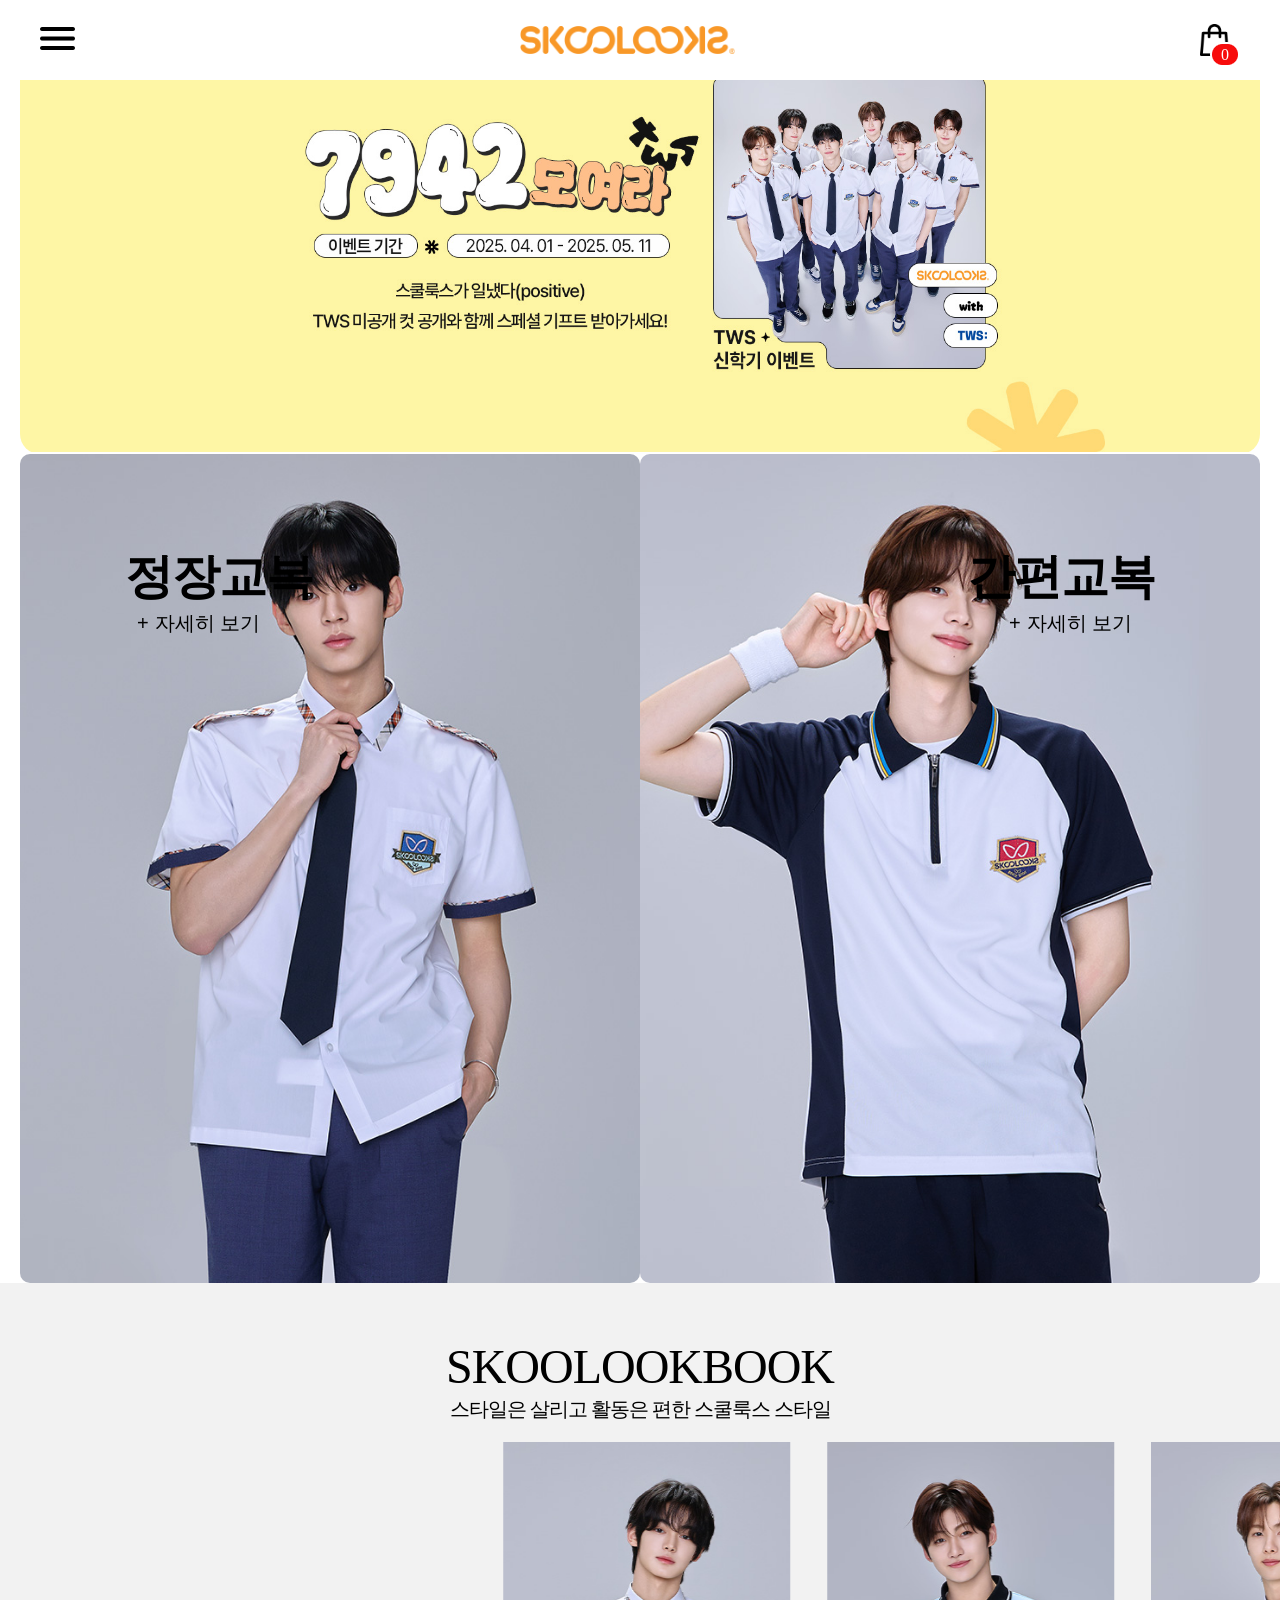
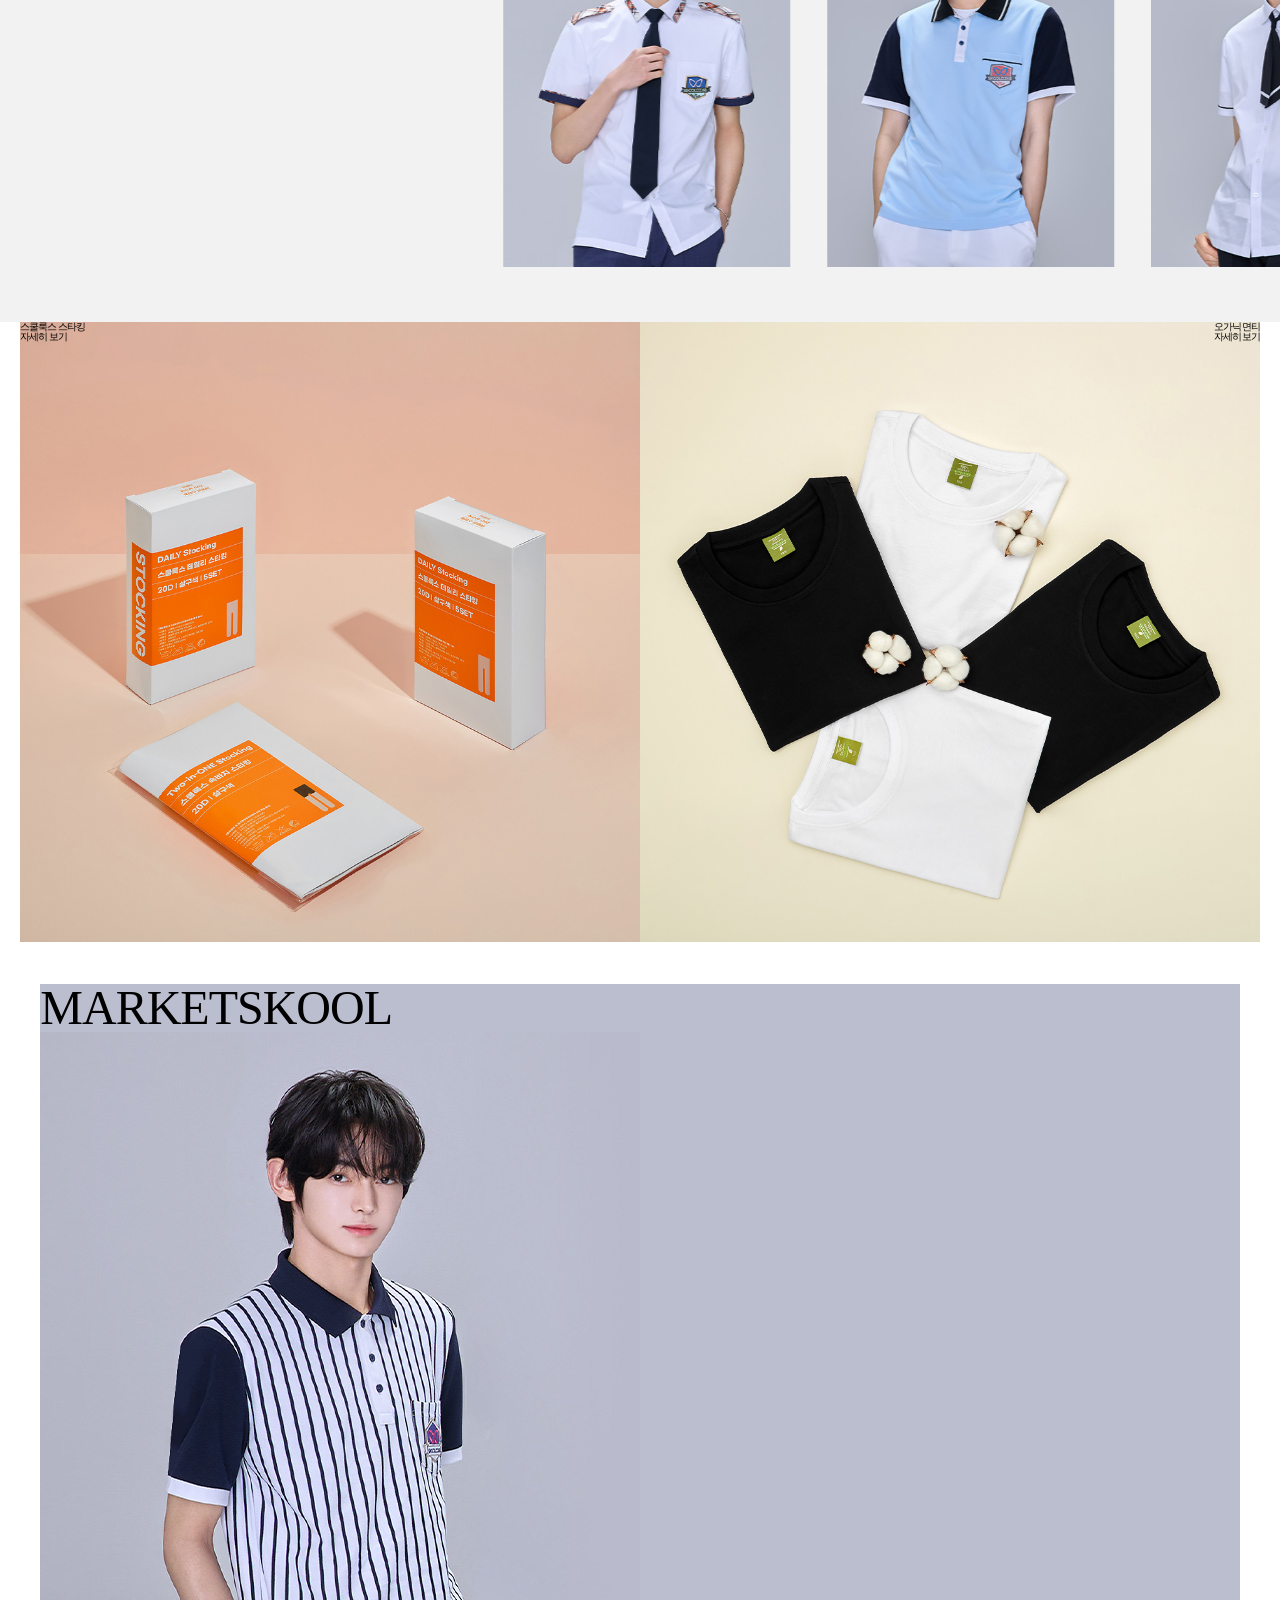
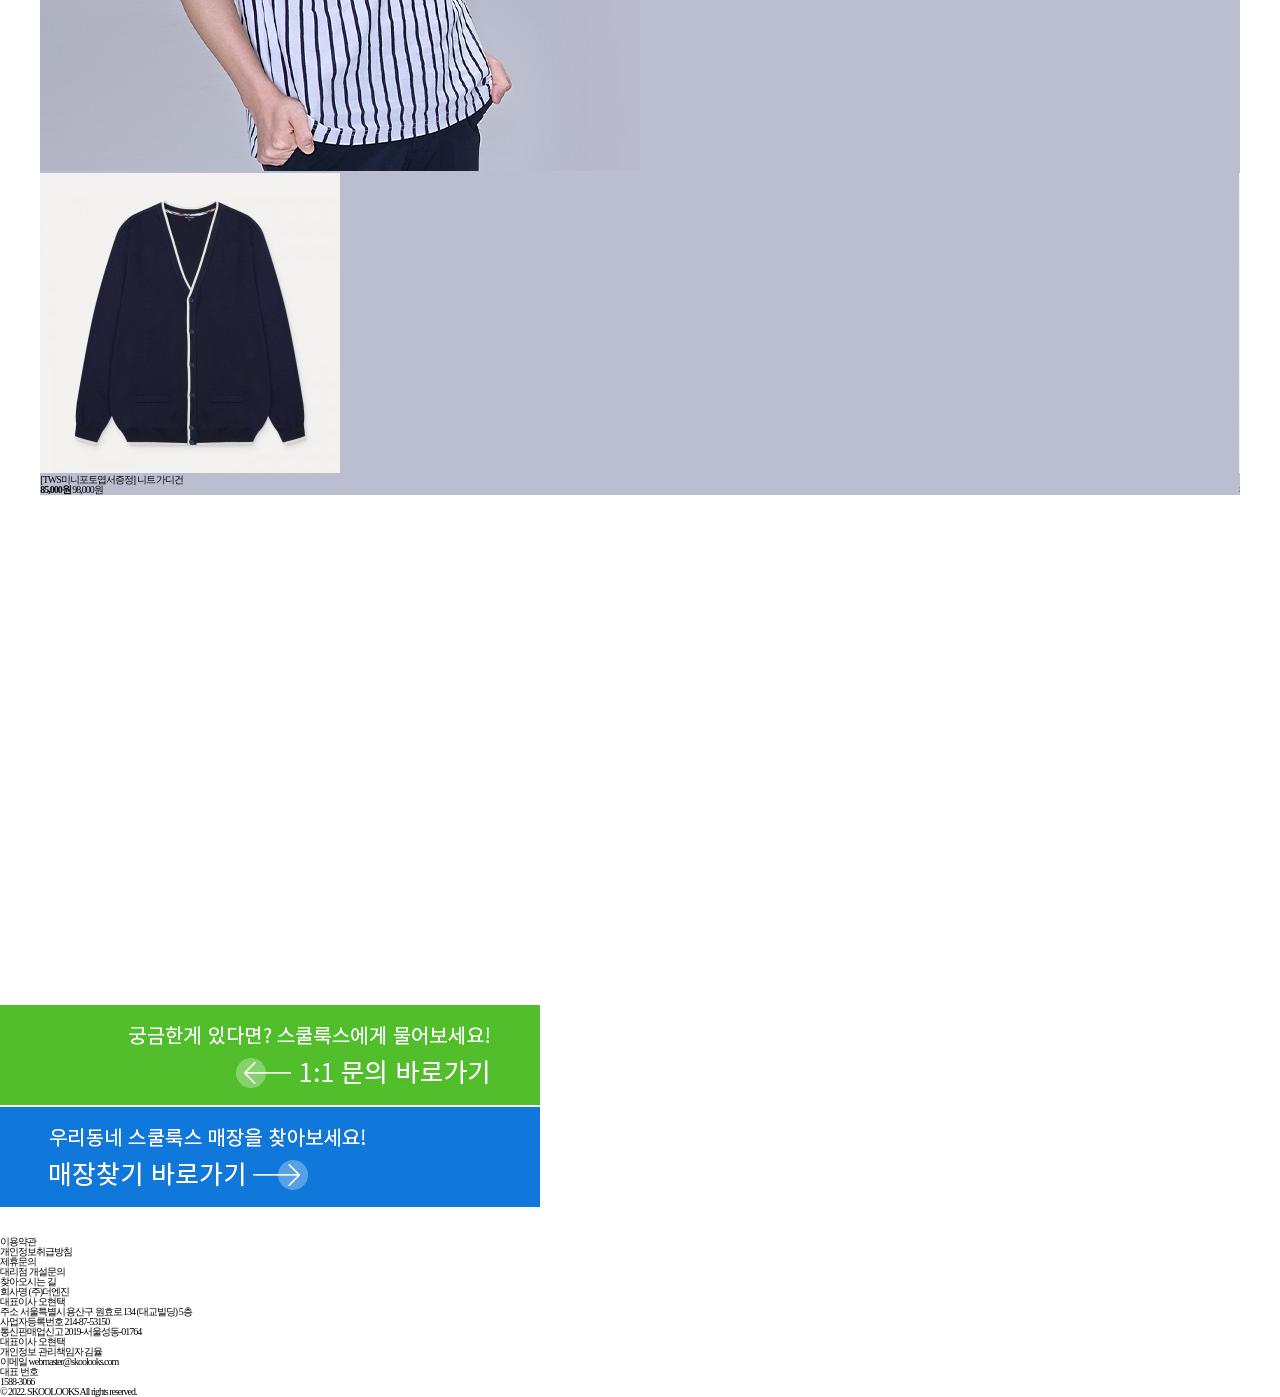
==== idext.html @ 8db9eda8 "html css생성 25.05.01" ====
<!DOCTYPE html>
<html lang="ko">

<head>
    <meta charset="UTF-8">
    <meta name="viewport" content="width=device-width, initial-scale=1.0">
    <title>스쿨룩스</title>
    <link rel="stylesheet" href="css/main.css">
    <link rel="stylesheet" href="css/main.scss">
    <link rel="stylesheet" href="https://cdn.jsdelivr.net/npm/swiper@11/swiper-bundle.min.css" />
    <script src="https://cdn.jsdelivr.net/npm/swiper@11/swiper-bundle.min.js"></script>
    <script src="lib/jquery-3.7.1.min.js"></script>
    <script>
        $(function () {
            var swiper = new Swiper(".visualSwiper", {
                slidesPerView: 1,
                spaceBetween: 30,
                // autoplay: {
                //     delay: 2500,
                //     disableOnInteraction: false,
                // },

                pagination: {
                    el: ".swiper-pagination",
                    clickable: true,
                },
            });

            var swiper = new Swiper(".conSwiper", {
                scrollbar: {
                    el: ".swiper-scrollbar",
                    hide: true,
                },
            });

            var swiper = new Swiper(".contenSwiper", {
                spaceBetween: 30,
                slidesPerView: 4,
                centeredSlides: true,
                autoplay: {
                    delay: 2500,
                    disableOnInteraction: false,
                },
                pagination: {
                    el: ".swiper-pagination",
                    clickable: true,
                },
                navigation: {
                    nextEl: ".swiper-button-next",
                    prevEl: ".swiper-button-prev",
                },
            });

        })//script
    </script>
</head>

<body>
    <div class="wrap">

        <header class="header">
            <div class="inner">
                <h1 class="logo">
                    <a href="#"><img src="img/logo/img_logo_o.png" alt=로고"></a>
                </h1><!-- .logo end -->

                <div class="image">
                    <a href=""><img src="img/header/btn_nav_b.png" alt="메뉴"></a>
                </div><!-- .image end -->

                <div class="header_item">
                    <a href="#">
                        <img src="img/header/btn_shopping_b.png" alt="쇼핑">
                        <div class="box">
                            <img src="img/header/icon_alert_count.png" alt="카운트">
                            <div class="text">
                                <p>0</p>
                            </div><!-- .text end -->

                        </div><!-- .box end -->
                    </a>
                </div><!-- .header_item end -->

                <div class="bg_nav">
                    <nav class="menu">
                        <a href="#" class="btn_nav_close">
                            <img src="img/header/btn_nav_close.png" alt="닫기">
                        </a><!-- .btn_nav_close end -->
                        <div class="nav_login_box">
                            <div class="nav_not_login">
                                <p>안녕하세요 스쿨룩스 입니다!<br />
                                    <a href="#" class="btn_nav_login_tx">로그인</a>
                                    하시면 스쿨룩스를 보다 편리하게<br />
                                    이용하실 수 있습니다.
                                </p>
                            </div><!-- ."nav_not_login end -->

                        </div><!-- ."nav_login_box end -->
                        <div class="nav_dep_Box">
                            <ul class="nav_dep_1">

                                <li><a href="#" class="market">마켓스쿨</a></li>
                                <li><a href="#" class="lineup">라인업</a></li>
                                <li><a href="#" class="brand">브랜드</a></li>
                                <li><a href="#" class="event">이벤트</a></li>
                                <li><a href="#" class="cust">고객센터</a></li>

                            </ul><!-- .nav_dep_1 end -->

                            <div class="nav_dep_2 market">
                                <ul class="nav_dep_2_list lineup">
                                    <li><a href="#" class="comfort">간편교복 스타일</a></li>
                                    <li><a href="#" class="suit">정장교복 스타일</a></li>
                                    <li><a href="#" class="brand">디자인 룩북</a></li>
                                </ul><!-- .nav_dep_1 end -->

                                <ul class="nav_dep_2_market">
                                    <li><a href="#" class="market">전체</a></li>
                                    <li><a href="#" class="lineup">패션교복</a></li>
                                    <li><a href="#" class="brand">패션의류</a></li>
                                    <li><a href="#" class="event">액세서리</a></li>
                                    <li><a href="#" class="cust">리빙</a></li>
                                    <li><a href="#" class="cust">문구</a></li>
                                </ul><!-- .nav_dep_1 end -->

                                <ul class="nav_dep_2_list brand">
                                    <li><a href="#" class="brandstroy">브랜드 스토리</a></li>
                                    <li><a href="#" class="branddesign">스쿨룩 랩</a></li>
                                    <li><a href="#" class="brandsafe">교복안심 시스템</a></li>
                                    <li><a href="#" class="brandhope">희망더하기 캠페인</a></li>
                                </ul><!-- .nav_dep_1 end -->

                                <ul class="nav_dep_2_list event">
                                    <li><a href="#" class="event">이벤트</a></li>
                                    <li><a href="#" class="winner">당첨자 발표</a></li>
                                </ul><!-- .nav_dep_1 end -->

                                <ul class="nav_dep_2_list custmore">
                                    <li><a href="#" class="board">자주 묻는 질문</a></li>
                                    <li><a href="#" class="write">1:1 문의</a></li>
                                    <li><a href="#" class="store">매장찾기</a></li>
                                </ul><!-- .nav_dep_1 end -->

                            </div><!-- .nav_dep_2 cust -->

                        </div><!-- .nav_dep_box end -->

                        <div class="nav_link_box">


                            <ul>
                                <li><a href="https://blog.naver.com/skoolooks3" target="_blank"
                                        class="btn_nav_link_blog"><img src="img/header/icon_blog.png" alt="블로그"></a>
                                </li>
                                <li><a href="https://www.facebook.com/skoolooks" target="_blank"
                                        class="btn_nav_link_fb"><img src="img/header/icon_fb.png" alt="유튜브"></a>
                                </li>
                                <li><a href="https://www.instagram.com/skoolooks_insta" target="_blank"
                                        class="btn_nav_link_insta"><img src="img/header/icon_insta.png" alt="인스타"></a>
                                </li>
                                <li><a href="https://www.youtube.com/user/skoolooks1318" target="_blank"
                                        class="btn_nav_link_youtube"><img src="img/header/icon_youtube.png"
                                            alt="유튜브"></a></li>
                            </ul>
                        </div><!-- .nav_link_box end -->

                        <div class="nav_btn_login_box">
                            <div class="text">
                                <a href="#">
                                    <p>로그인</p>
                                </a>
                            </div><!-- .text end -->
                        </div><!-- .nav_btn_login_box end -->

                </div><!-- .btn -->

                </nav><!-- .menu end -->


            </div><!-- .bg_nav end -->

    </div><!-- .inner end -->

    </header><!-- .header end -->

    <main class="main_visual">
        <div class="inner">
            <div class="swiper visualSwiper">
                <div class="swiper-wrapper">

                    <div class="swiper-slide">
                        <div class="image">
                            <img src="img/main/img_visual_80.jpg" alt="교복">
                        </div><!-- .image end -->
                    </div><!-- .swiper-slide end -->

                    <div class="swiper-slide">
                        <div class="image">
                            <img src="img/main/img_visual_81.jpg" alt="교복">
                        </div><!-- .image end -->
                    </div><!-- .swiper-slide end -->

                    <div class="swiper-slide">
                        <div class="image">
                            <img src="img/main/img_visual_79.jpg" alt="교복">
                        </div><!-- .image end -->
                    </div><!-- .swiper-slide end -->

                    <div class="swiper-slide">
                        <div class="image">
                            <img src="img/main/img_visual_25.jpg" alt="교복">
                        </div><!-- .image end -->
                    </div><!-- .swiper-slide end -->

                    <div class="swiper-slide">
                        <div class="image">
                            <img src="img/main/img_visual_24.jpg" alt="교복">
                        </div><!-- .image end -->
                    </div><!-- .swiper-slide end -->

                </div><!-- . visualSwiper end -->

            </div><!-- .visualSwiper end -->

        </div><!-- .inner end -->
    </main><!-- .main_visual end -->

    <div class="item_wrap">
        <div class="item-right">
            <div class="image">
                <a href="#"><img src="img/content/img_lineup_17.jpg" alt="정장교복"></a>
                <div class="text">
                    <p><a href="#">정장교복</a></p>
                    <button type="button" class="btn">
                        <a href="#">
                            <span>자세히 보기</span>
                        </a>
                    </button><!-- .btn -->
                </div><!-- .text end -->

            </div><!-- .image end -->
        </div><!-- .item end -->

        <div class="item-left">
            <div class="item">
                <div class="image">
                    <a href="#"><img src="img/content/img_lineup_18.jpg" alt="정장교복"></a>
                    <div class="text">
                        <p><a href="#">간편교복</a></p>
                        <button type="button" class="btn">
                            <a href="#">
                                <span>자세히 보기</span>
                            </a>
                        </button><!-- .btn -->
                    </div><!-- .text end -->
                </div><!-- .image end -->
            </div><!-- .item end -->
        </div><!-- .item-left -->

    </div><!-- .item_wrap end -->

    <section class="section section-03">
        <div class="inner">
            <div class="sec_title">
                <h3>SKOOLOOKBOOK</h3>
                <p>스타일은 살리고 활동은 편한 스쿨룩스 스타일</p>
            </div><!-- .sec_title nd -->
            <div class="swiper contenSwiper">
                <div class="swiper-wrapper">
                    <div class="swiper-slide">
                        <div class="image">
                            <img src="img/container/img_lookbook_05.jpg" alt="">
                        </div><!-- .image end -->
                    </div><!-- .swiper-slide end -->
                    <div class="swiper-slide">
                        <div class="image">
                            <img src="img/container/img_lookbook_06.jpg" alt="">
                        </div><!-- .image end -->
                    </div><!-- .swiper-slide end -->
                    <div class="swiper-slide">
                        <div class="image">
                            <img src="img/container/img_lookbook_07.jpg" alt="">
                        </div><!-- .image end -->
                    </div><!-- .swiper-slide end -->
                    <div class="swiper-slide">
                        <div class="image">
                            <img src="img/container/img_lookbook_08.jpg" alt="">
                        </div><!-- .image end -->
                    </div><!-- .swiper-slide end -->


                </div><!-- .swiper-slide end -->

            </div><!-- .swiper-wrapper -->

        </div><!-- .contenSwiper end -->
        </div><!-- .inner end -->
    </section><!-- .section-03 end -->

    <section class="section section-04">
        <div class="inner">
            <div class="left">
                <div class="image">
                    <a href="#"><img src="img/item/img_market_12.jpg" alt="스쿨룩스 스타킹"></a>
                    <div class="text">
                        <a href="#">
                            <p>스쿨룩스 스타킹</p>
                            <span>자세히 보기</span>
                        </a>

                    </div><!-- text end -->
                </div><!-- .image end -->

            </div><!-- . -->

            <div class="right">
                <div class="image">
                    <a href="#"><img src="img/item/img_market_13.jpg" alt="오가닉 면티"></a>
                    <div class="text">
                        <a href="#">
                            <p>오가닉 면티</p>
                            <span>자세히 보기</span>
                        </a>

                    </div><!-- text end -->
                </div><!-- .image end -->

            </div><!-- . -->


        </div><!-- .inner  -->
    </section><!-- .section-04 end -->




    <div class="container">
        <h3>MARKETSKOOL</h3>
        <div class="inner">
            <img src="img/item/img_market_list_02.jpg" alt="">
            <div class="swiper conSwiper">
                <div class="swiper-wrapper">

                    <div class="swiper-slide">
                        <div class="image">
                            <img src="img/item/118_temp_17066814350362list1.jpg" alt="[TWS미니포토엽서증정] 니트 가디건">
                        </div><!-- .image end -->
                        <div class="text">
                            <p>[TWS미니포토엽서증정] 니트 가디건</p>
                            <strong>85,000원</strong>
                            <span>98,000원</span>
                        </div><!-- .texe end -->
                    </div><!-- .swiper-slide end -->

                    <div class="swiper-slide">
                        <div class="image">
                            <img src="img/item/118_temp_17066814350362list1.jpg" alt="[TWS미니포토엽서증정] 니트 가디건">
                        </div><!-- .image end -->
                        <div class="text">
                            <p>[TWS미니포토엽서증정] 니트 가디건</p>
                            <strong>85,000원</strong>
                            <span>98,000원</span>
                        </div><!-- .texe end -->
                    </div><!-- .swiper-slide end -->

                    <div class="swiper-slide">
                        <div class="image">
                            <img src="img/item/118_temp_17066814350362list1.jpg" alt="[TWS미니포토엽서증정] 니트 가디건">
                        </div><!-- .image end -->
                        <div class="text">
                            <p>[TWS미니포토엽서증정] 니트 가디건</p>
                            <strong>85,000원</strong>
                            <span>98,000원</span>
                        </div><!-- .texe end -->
                    </div><!-- .swiper-slide end -->

                    <div class="swiper-slide">
                        <div class="image">
                            <img src="img/item/118_temp_17066814350362list1.jpg" alt="[TWS미니포토엽서증정] 니트 가디건">
                        </div><!-- .image end -->
                        <div class="text">
                            <p>[TWS미니포토엽서증정] 니트 가디건</p>
                            <strong>85,000원</strong>
                            <span>98,000원</span>
                        </div><!-- .texe end -->
                    </div><!-- .swiper-slide end -->

                    <div class="swiper-slide">
                        <div class="image">
                            <img src="img/item/118_temp_17066814350362list1.jpg" alt="[TWS미니포토엽서증정] 니트 가디건">
                        </div><!-- .image end -->
                        <div class="text">
                            <p>[TWS미니포토엽서증정] 니트 가디건</p>
                            <strong>85,000원</strong>
                            <span>98,000원</span>
                        </div><!-- .texe end -->
                    </div><!-- .swiper-slide end -->

                    <div class="swiper-slide">
                        <div class="image">
                            <img src="img/item/118_temp_17066814350362list1.jpg" alt="[TWS미니포토엽서증정] 니트 가디건">
                        </div><!-- .image end -->
                        <div class="text">
                            <p>[TWS미니포토엽서증정] 니트 가디건</p>
                            <strong>85,000원</strong>
                            <span>98,000원</span>
                        </div><!-- .texe end -->
                    </div><!-- .swiper-slide end -->

                    <div class="swiper-slide">
                        <div class="image">
                            <img src="img/item/118_temp_17066814350362list1.jpg" alt="[TWS미니포토엽서증정] 니트 가디건">
                        </div><!-- .image end -->
                        <div class="text">
                            <p>[TWS미니포토엽서증정] 니트 가디건</p>
                            <strong>85,000원</strong>
                            <span>98,000원</span>
                        </div><!-- .texe end -->
                    </div><!-- .swiper-slide end -->

                    <div class="swiper-slide">
                        <div class="image">
                            <img src="img/item/118_temp_17066814350362list1.jpg" alt="[TWS미니포토엽서증정] 니트 가디건">
                        </div><!-- .image end -->
                        <div class="text">
                            <p>[TWS미니포토엽서증정] 니트 가디건</p>
                            <strong>85,000원</strong>
                            <span>98,000원</span>
                        </div><!-- .texe end -->
                    </div><!-- .swiper-slide end -->

                    <div class="swiper-slide">
                        <div class="image">
                            <img src="img/item/118_temp_17066814350362list1.jpg" alt="[TWS미니포토엽서증정] 니트 가디건">
                        </div><!-- .image end -->
                        <div class="text">
                            <p>[TWS미니포토엽서증정] 니트 가디건</p>
                            <strong>85,000원</strong>
                            <span>98,000원</span>
                        </div><!-- .texe end -->
                    </div><!-- .swiper-slide end -->

                    <div class="swiper-slide">
                        <div class="image">
                            <img src="img/item/118_temp_17066814350362list1.jpg" alt="[TWS미니포토엽서증정] 니트 가디건">
                        </div><!-- .image end -->
                        <div class="text">
                            <p>[TWS미니포토엽서증정] 니트 가디건</p>
                            <strong>85,000원</strong>
                            <span>98,000원</span>
                        </div><!-- .texe end -->
                    </div><!-- .swiper-slide end -->

                </div><!-- .swiper-wrapper end -->

                <div class="swiper-scrollbar"></div>

            </div><!-- .swiper conSwiper end -->
        </div><!-- .inner end -->
    </div><!-- .container end-->



    <iframe width="560" height="315" src="https://www.youtube.com/embed/7qjFMJJsvSM?si=HQ1BfZ2zvssM9sWl"
        title="YouTube video player" frameborder="0"
        allow="accelerometer; autoplay; clipboard-write; encrypted-media; gyroscope; picture-in-picture; web-share"
        referrerpolicy="strict-origin-when-cross-origin" allowfullscreen></iframe>


    <div class="video">
        <video src="img/동영상/img_sales_01.mp4" autoplay muted loop></video>
    </div><!-- .video -->
    <div class="sec_btn">
        <div class="right">
            <div class="inner">
                <div class="text">
                    <div class="image">
                        <a href="#">
                            <img src="img/item/btn_main_link_contact.jpg" alt="1:1문의">
                        </a>
                        <!-- .image end -->
                    </div><!-- .text end -->
                </div><!-- .inner end -->
            </div><!-- .right -->
        </div><!-- .sec_btn end -->

        <div class="sec_btn">
            <div class="left">
                <div class="inner">
                    <div class="text">
                        <div class="image">
                            <a href="#">
                                <img src="img/item/btn_main_link_store.jpg" alt="매장찾기">
                            </a>
                            <!-- .image end -->
                        </div><!-- .text end -->
                    </div><!-- .inner end -->
                </div><!-- .right -->
            </div><!-- .sec_btn end -->

            <footer>
                <div class="fot_con">
                    <div class="fot_logo">
                        <div class="image">
                            <img src="img/footer/img_footer_logo.png" alt="logo"><a href="#"></a></img>
                        </div><!-- .image end -->
                        <ul class="fo_gnb">
                            <li><a href="#">이용약관</a></li>
                            <li><a href="#">개인정보취급방침</a></li>
                            <li><a href="#">제휴문의</a></li>
                            <li><a href="#">대리점 개설문의</a></li>
                            <li><a href="#">찾아오시는 길</a></li>
                        </ul><!-- .fo_gnb end -->
                    </div><!-- .fot_logo end -->

                    <div class="inner">
                        <div class="tel">
                            <ul class="gnb">
                                <li>회사명 (주)더엔진</li>
                                <li>대표이사 오현택</li>
                                <li>주소 서울특별시 용산구 원효로 134 (대교빌딩) 5층</li>
                                <li>사업자등록번호 214-87-53150</li>
                            </ul><!-- .gnb end -->

                            <ul class="gnb">
                                <li>통신판매업신고 2019-서울성동-01764</li>
                                <li>대표이사 오현택</li>
                                <li>개인정보 관리책임자 김율</li>
                            </ul><!-- .gnb end -->

                            <ul class="gnb">
                                <li>이메일 webmaster@skoolooks.com</li>
                            </ul><!-- .gnb end -->

                            <ul class="gnb">
                                <li>대표 번호</li>
                                <li>1588-3066</li>
                            </ul><!-- .gnb end -->
                        </div><!-- .tel end -->
                        <div class="copy">
                            <p>© 2022. SKOOLOOKS All rights reserved.</p>
                        </div><!-- .copy end -->

                    </div><!-- .inner end -->
                </div><!-- .fot_con end -->
            </footer>




        </div><!-- .wrap end -->

</body>

</html>
---- css/main.css ----
@import url("reset.css");
@import url("pretendard.css");
body {
  font-family: "pretendard";
  font-size: 62.5%;
  letter-spacing: -1px;
}


.wrap{
  position: relative;
  margin: auto;
  width: 100%;
  min-height: 1200px;
  min-height: 100%;
}

.header{
  position: fixed;
  width: 100%;
  height: 80px;
 
  z-index: 99;
  background: transparent url('../img/header/bg_header_line.png') center center / no-repeat;
  background-color: #FFF;
}
.header .inner{
  position: relative;
  max-width:1200px;
  width: calc(100% - 40px);
  height: 100%;
  display: flex;
  justify-content: space-between;
  margin: auto;

}

.header .inner .logo{
  position: absolute;
  top: 13px;
  left: 40%;
  transform: translatX(-50%);
  line-height: 1.4;

}

.header .inner .logo img{
  width: 215px;
  height: 28px;
}

.header .inner .image {
  position: absolute;
  top: 27px;
  left: 0;
  width: 35px;
  line-height: 1.5;
}

.header .inner .image img{
  width: 35px;
  height: 23px;
}

.header .inner .header_item{
  position: absolute;
  top: 24px;
  right: 11px;
  
}

.header .inner .header_item img{
  width: 29px;
  height: 32px;
}

.header .inner .header_item .box{
  position: absolute;
  top: 18px;
  right: -11px;
}

.header .inner .header_item .box img{
  width: 30px;
  height: 25px;
}

.header .inner .header_item .box .text p{
  position: absolute;
  top: 0;
  left: 11px;
  font-size: 16px;
  line-height: 1.6;
  color: #FFF;
}

.header .bg_nav{
  display: none;
  position: fixed;
  top: 0;
  left: 0;
  width: 100%;
  height: 100%;
}

.bg_nav .menu{
    position: fixed;
    top: 0;
    bottom: 0;
    padding-bottom: 40px;
    width: 480px;
    background-color: #FFF;
    z-index: 100;
    overflow: hidden;
}

.bg_nav .menu .btn_nav_close{
  position: absolute;
  top: 29px;
  left: 39px;
  width: 27px;
}

.bg_nav .menu .btn_nav_close img{
  display: block;
  width: 100%;
  
}

.bg_nav .menu .nav_login_box{
  width: 100%;
  height: 274px;
}

.bg_nav .nav_not_login{
  padding: 129px 0 0 44px;
}

.bg_nav .nav_not_login p{
  font-size: 1.25rem;
  line-height: 2.5rem;
  color: #333;
}

.bg_nav .nav_not_login .btn_nav_login_tx{
  border-bottom: 1px solid#f07e03;
  color: #f07e03;
}

.bg_nav .nav_dep_Box{
  position: relative;
  border-top: 1px solid#bbb;
  border-bottom: 1px solid#bbb;
  width: 177%;
}



.bg_nav .nav_dep_Box .nav_dep_1{
  padding: 31px 0 171px;
}
.bg_nav .nav_dep_Box .nav_dep_1 .market{
  display: block;
  width: 100%;
  height: 60px;
  border-bottom:1px solid#eaeaea ;
  font-size: 1.625rem;
  line-height: 3.75rem;
  text-indent: 2.5625rem;
  background: url('../img/header/btn_nav_arrow.png') center center/100% no-repeat;
  background-size: auto 100%;
}

.bg_nav .nav_dep_Box .nav_dep_1 .lineup{
  display: block;
  width: 100%;
  height: 60px;
  border-bottom:1px solid#eaeaea ;
  font-size: 1.625rem;
  line-height: 3.75rem;
  text-indent: 2.5625rem;
  background: url('../img/header/btn_nav_arrow.png') center center/100% no-repeat;
  background-size: auto 100%;
}


.bg_nav .nav_dep_Box .nav_dep_1 .brand{
  display: block;
  width: 100%;
  height: 60px;
  border-bottom:1px solid#eaeaea ;
  font-size: 1.625rem;
  line-height: 3.75rem;
  text-indent: 2.5625rem;
  background: url('../img/header/btn_nav_arrow.png') center center/100% no-repeat;
  background-size: auto 100%;
}

.bg_nav .nav_dep_Box .nav_dep_1 .event{
  display: block;
  width: 100%;
  height: 60px;
  border-bottom:1px solid#eaeaea ;
  font-size: 1.625rem;
  line-height: 3.75rem;
  text-indent: 2.5625rem;
  background: url('../img/header/btn_nav_arrow.png') center center/100% no-repeat;
  background-size: auto 100%;
}
.bg_nav .nav_dep_Box .nav_dep_1 .cust{
  display: block;
  width: 100%;
  height: 60px;
  border-bottom:1px solid#eaeaea ;
  font-size: 1.625rem;
  line-height: 3.75rem;
  text-indent: 2.5625rem;
  background: url('../img/header/btn_nav_arrow.png') center center/100% no-repeat;
  background-size: auto 100%;
}

.nav_dep_2{
  position: absolute;
  top: 0;
  right: 40%;
  
  width: 232px;
  height: 100%;
  z-index: 9999;
  /* opacity: 0; */
}

.bg_nav .nav_dep_2.market {
 
  border-left: 1px solid #ff7062;
  background: #ff7062;
}

.nav_dep_2_list.lineup{

  display: block;
  
  height: 100%;
  border-left: 1px solid#ff4414;
  background-color: #ff8447; 
  padding: 29px;
  

  
  font-size: 1.25rem;
  line-height: 61px;
  font-weight: 61px;
  color: #fff;
}


.nav_dep_2_market{
  display: block;
  width: 232px;
  height: 100%;
  position: absolute;
  top: 0;
  right: 0;


 
  border-left: 1px solid#ff3126;
  background-color: #ff7062; 
  padding: 29px;

  font-size: 1.25rem;
  line-height: 61px;
  font-weight: 61px;
  color: #fff;
}

.nav_dep_2_list.brand{
  display: block;
  width: 232px;
  height: 100%;
  position: absolute;
  top: 0;
  right: 0;


 
  border-left: 1px solid#f89828;
  background-color: #f89828; 
  padding: 29px;

  font-size: 1.25rem;
  line-height: 61px;
  font-weight: 61px;
  color: #fff;
}

.nav_dep_2_list.event{
  display: block;
  width: 232px;
  height: 100%;
  position: absolute;
  top: 0;
  right: 0;

 
 
  border-left: 1px solid#05abcc;
  background-color: #22cfe4; 
  padding: 29px;

  font-size: 1.25rem;
  line-height: 61px;
  font-weight: 61px;
  color: #fff;
}

.nav_dep_2_list.custmore{
  display: block;
  width: 232px;
  height: 100%;
  position: absolute;
  top: 0;
  right: 0;


 
  border-left: 1px solid#ed0b25;
  background-color: #f63461; 
  padding: 29px;

  font-size: 1.25rem;
  line-height: 61px;
  font-weight: 61px;
  color: #fff;
}

.nav_link_box ul{
  display: flex;
  gap: 50px;
  padding: 30px 0;
  align-items: center;
  justify-content: center;
}

.nav_btn_login_box {
  display: block;
  margin: auto;
  width: 400px;
  height: 60px;
  border: 1px solid#333;
  border-radius: 50px;

}

.nav_btn_login_box .text{
  padding: 8px 0;
  line-height: 1.6;
  display: flex;
  justify-content: center;
  align-items: center;
}

.nav_btn_login_box .text p{
  font-size: 1.625rem;
  color: #333;
}

.main_visual .inner{
  position: relative;
  max-width: 1520px;
  width: calc(100% - 40px);
  height: 100%;
  margin: auto;
}

.main_visual .inner .swiper-slide .image{
  width: 100%;
  height: 100%;
  border-radius: 20px;
  overflow: hidden;
  
}

.main_visual .inner .swiper-slide .image img{
  width: 100%;
  height: 100%;
  object-fit: cover;
 
}

.item_wrap{
  max-width: 1521px;
  width: calc(100% - 40px);
  height: 100%;
  display: flex;
  margin: 0 auto ;
}

.item_wrap .item-right{
  position: relative;
}


.item_wrap .item-right .image{
  width: 100%;
  height: 829px;
  
}

.item_wrap .item-right .image img{
  width: 100%;
  height: 100%;
  object-fit: cover;
  border-radius: 10px;
}


.item_wrap .item-right .text{
   display: block;
   position: absolute;
   top: 88px;
   left: 105px;   
}
.item_wrap .item-right .text p{
  font-size: 3rem;
  font-weight: 700;
  line-height: 4.375rem;
}

.item_wrap .item-left{
  position: relative;
}

.item_wrap .item-left .item .image{
  width: 100%;
  height: 829px;
  
}

.item_wrap .item-left .item .image img{
  width: 100%;
  height: 100%;
  object-fit: cover;
  border-radius: 10px;
}


.item_wrap .item-left .text{
  position: absolute;
  top: 88px;
  right: 105px;
}

.item_wrap .item-left .text p{
  font-size: 3rem;
  font-weight: 700;
  line-height: 4.375rem;
}


.item_wrap .item-left .text span{
  margin-left: 30px;
}
.btn span{
  font-size: 1.25rem;

}

.btn span::before{
  content: '+';
  margin: 6px;
}

.section section-03 {}
.section section-03 .inner {

}
.section.section-03 .inner .sec_title{
  margin-top: 3.75rem;
  text-align: center;

}
.section.section-03 .inner .sec_title h3{
  font-size: 3rem;
}

.section.section-03 .inner .sec_title p{
  font-size: 1.25rem;
  margin-top: 8px;
}
.section.section-03 {
  position: relative; 
  width: 100%;
  background-color: #F2F2F2;
  overflow: hidden;

}

.section.section-03 .inner .contenSwiper{
  position: relative;
  width: 100%;
  overflow: hidden;
  margin: 1.4583rem 0 3.3333rem;
  padding: 0 1.25rem;
}

.section.section-03 .inner .contenSwiper .swiper-wrapper{
  position: relative;
  width: 100%;
  height: 100%;
  display: flex;
  box-sizing: content-box;
  transition-property: transform;
}

.section.section-03 .inner .contenSwiper .swiper-wrapper .swiper-slide{
  position: relative;
  margin: 0 0.4167rem;
  width: 17.5rem;
   overflow: hidden;
}

.section.section-03 .inner .contenSwiper .swiper-wrapper .swiper-slide .image img{
  width: 100%;
  height: 100%;
  object-fit: cover;
}


.section.section-04{
  position: relative;
  max-width: 1521px;
  width: calc(100% - 40px);
  height: 100%;
  display: flex;
  margin: 0 auto ;
  
}
.section.section-04 .inner{
  position: relative;
  display: flex;
  width: 100%;
  overflow: hidden;
}

.section.section-04 .inner .image img{
  width: 100%;
  height: 100%;
  object-fit: cover;
}

.section.section-04 .inner .left .text{
  position: absolute;
  top: 0;
  left: 0;
 
}


.section.section-04 .inner .right .text{
  position: absolute;
  top: 0;
  right: 0;
}

.container{
  position: relative;
  margin: 3.153%;
  width: 93.694%;
  background-color: #BBBECF;
}
.container h3{
  font-size: 3rem;

}
.container .inner{
  background: ;
}
.container .inner img{}
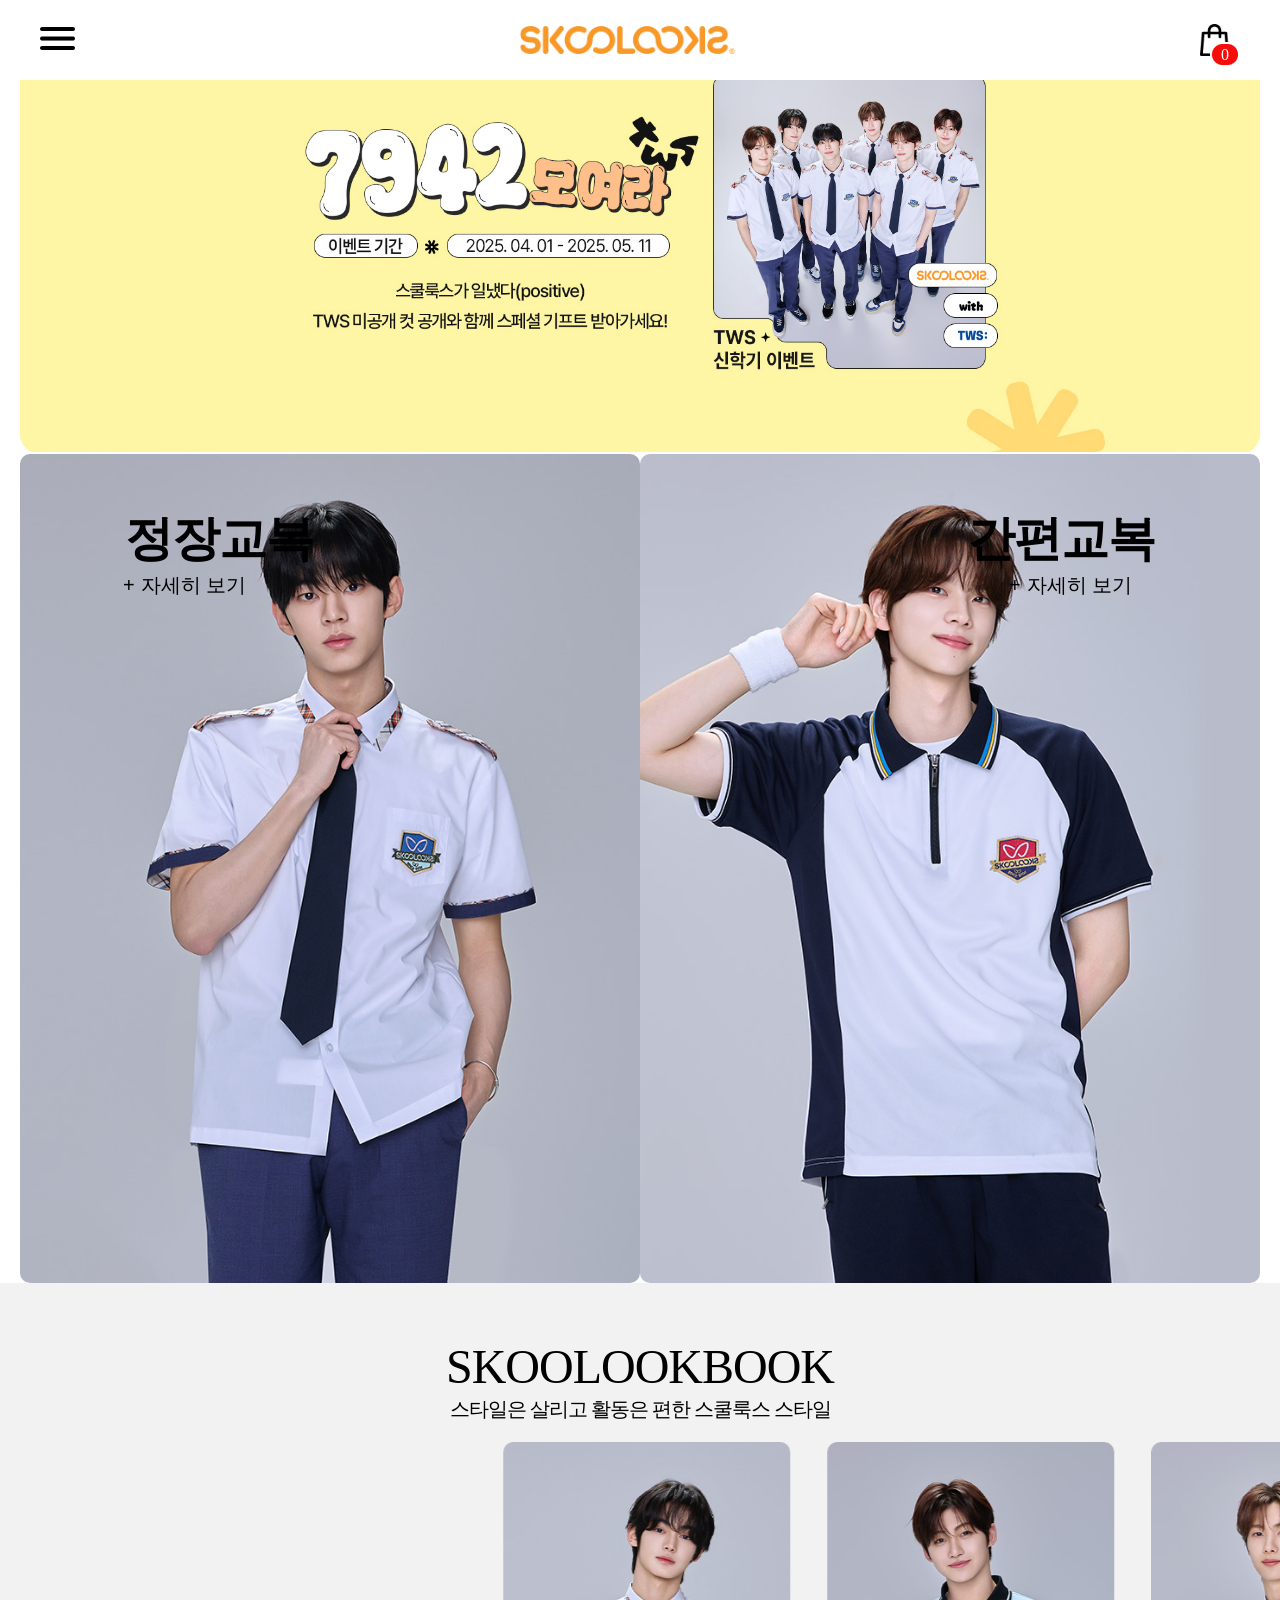
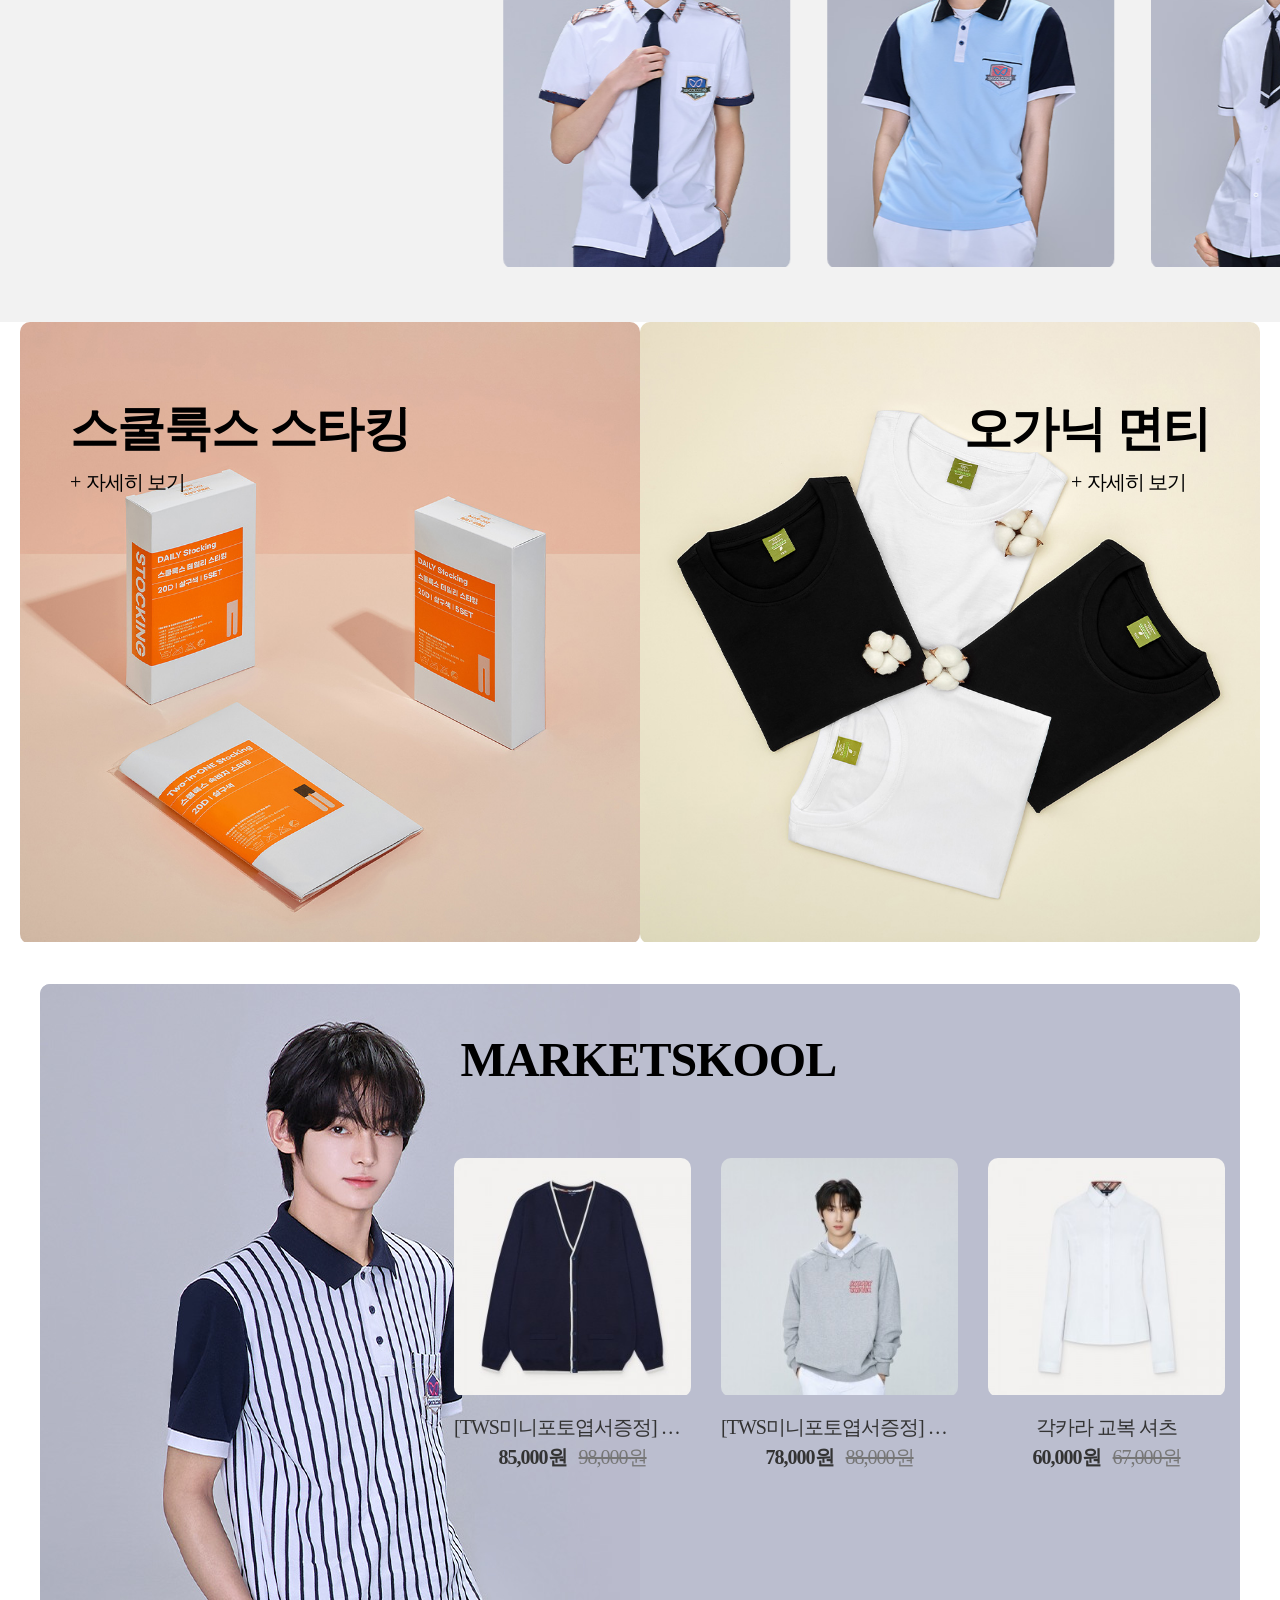
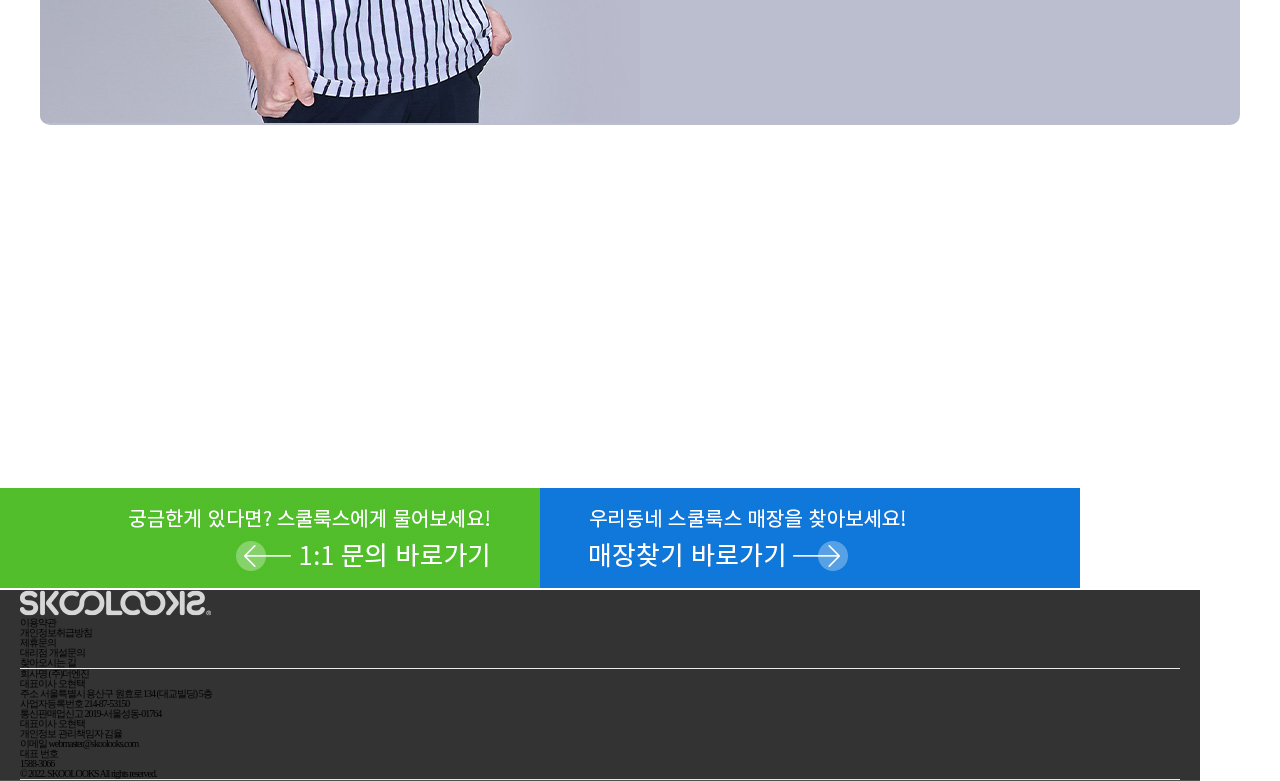
==== commit ae097eb4: "html css 스쿨룩스 25.05.01" ====
--- a/idext.html
+++ b/idext.html
@@ -27,10 +27,14 @@
             });
 
             var swiper = new Swiper(".conSwiper", {
+                slidesPerView: 3,
+                spaceBetween: 30,
                 scrollbar: {
                     el: ".swiper-scrollbar",
                     hide: true,
+
                 },
+
             });
 
             var swiper = new Swiper(".contenSwiper", {
@@ -81,408 +85,394 @@
                     </a>
                 </div><!-- .header_item end -->
 
-                <div class="bg_nav">
-                    <nav class="menu">
-                        <a href="#" class="btn_nav_close">
-                            <img src="img/header/btn_nav_close.png" alt="닫기">
-                        </a><!-- .btn_nav_close end -->
-                        <div class="nav_login_box">
-                            <div class="nav_not_login">
-                                <p>안녕하세요 스쿨룩스 입니다!<br />
-                                    <a href="#" class="btn_nav_login_tx">로그인</a>
-                                    하시면 스쿨룩스를 보다 편리하게<br />
-                                    이용하실 수 있습니다.
-                                </p>
-                            </div><!-- ."nav_not_login end -->
-
-                        </div><!-- ."nav_login_box end -->
-                        <div class="nav_dep_Box">
-                            <ul class="nav_dep_1">
-
-                                <li><a href="#" class="market">마켓스쿨</a></li>
-                                <li><a href="#" class="lineup">라인업</a></li>
-                                <li><a href="#" class="brand">브랜드</a></li>
-                                <li><a href="#" class="event">이벤트</a></li>
-                                <li><a href="#" class="cust">고객센터</a></li>
-
-                            </ul><!-- .nav_dep_1 end -->
-
-                            <div class="nav_dep_2 market">
-                                <ul class="nav_dep_2_list lineup">
-                                    <li><a href="#" class="comfort">간편교복 스타일</a></li>
-                                    <li><a href="#" class="suit">정장교복 스타일</a></li>
-                                    <li><a href="#" class="brand">디자인 룩북</a></li>
+                <div class="section">
+                    <div class="bg_nav">
+                        <nav class="menu">
+                            <a href="#" class="btn_nav_close">
+                                <img src="img/header/btn_nav_close.png" alt="닫기">
+                            </a><!-- .btn_nav_close end -->
+                            <div class="nav_login_box">
+                                <div class="nav_not_login">
+                                    <p>안녕하세요 스쿨룩스 입니다!<br />
+                                        <a href="#" class="btn_nav_login_tx">로그인</a>
+                                        하시면 스쿨룩스를 보다 편리하게<br />
+                                        이용하실 수 있습니다.
+                                    </p>
+                                </div><!-- ."nav_not_login end -->
+
+                            </div><!-- ."nav_login_box end -->
+                            <div class="nav_dep_Box">
+                                <ul class="nav_dep_1">
+
+                                    <li><a href="#" class="market">마켓스쿨</a></li>
+                                    <li><a href="#" class="lineup">라인업</a></li>
+                                    <li><a href="#" class="brand">브랜드</a></li>
+                                    <li><a href="#" class="event">이벤트</a></li>
+                                    <li><a href="#" class="cust">고객센터</a></li>
+
                                 </ul><!-- .nav_dep_1 end -->
 
-                                <ul class="nav_dep_2_market">
-                                    <li><a href="#" class="market">전체</a></li>
-                                    <li><a href="#" class="lineup">패션교복</a></li>
-                                    <li><a href="#" class="brand">패션의류</a></li>
-                                    <li><a href="#" class="event">액세서리</a></li>
-                                    <li><a href="#" class="cust">리빙</a></li>
-                                    <li><a href="#" class="cust">문구</a></li>
-                                </ul><!-- .nav_dep_1 end -->
-
-                                <ul class="nav_dep_2_list brand">
-                                    <li><a href="#" class="brandstroy">브랜드 스토리</a></li>
-                                    <li><a href="#" class="branddesign">스쿨룩 랩</a></li>
-                                    <li><a href="#" class="brandsafe">교복안심 시스템</a></li>
-                                    <li><a href="#" class="brandhope">희망더하기 캠페인</a></li>
-                                </ul><!-- .nav_dep_1 end -->
-
-                                <ul class="nav_dep_2_list event">
-                                    <li><a href="#" class="event">이벤트</a></li>
-                                    <li><a href="#" class="winner">당첨자 발표</a></li>
-                                </ul><!-- .nav_dep_1 end -->
-
-                                <ul class="nav_dep_2_list custmore">
-                                    <li><a href="#" class="board">자주 묻는 질문</a></li>
-                                    <li><a href="#" class="write">1:1 문의</a></li>
-                                    <li><a href="#" class="store">매장찾기</a></li>
-                                </ul><!-- .nav_dep_1 end -->
-
-                            </div><!-- .nav_dep_2 cust -->
-
-                        </div><!-- .nav_dep_box end -->
-
-                        <div class="nav_link_box">
-
-
-                            <ul>
-                                <li><a href="https://blog.naver.com/skoolooks3" target="_blank"
-                                        class="btn_nav_link_blog"><img src="img/header/icon_blog.png" alt="블로그"></a>
-                                </li>
-                                <li><a href="https://www.facebook.com/skoolooks" target="_blank"
-                                        class="btn_nav_link_fb"><img src="img/header/icon_fb.png" alt="유튜브"></a>
-                                </li>
-                                <li><a href="https://www.instagram.com/skoolooks_insta" target="_blank"
-                                        class="btn_nav_link_insta"><img src="img/header/icon_insta.png" alt="인스타"></a>
-                                </li>
-                                <li><a href="https://www.youtube.com/user/skoolooks1318" target="_blank"
-                                        class="btn_nav_link_youtube"><img src="img/header/icon_youtube.png"
-                                            alt="유튜브"></a></li>
-                            </ul>
-                        </div><!-- .nav_link_box end -->
-
-                        <div class="nav_btn_login_box">
-                            <div class="text">
-                                <a href="#">
-                                    <p>로그인</p>
-                                </a>
-                            </div><!-- .text end -->
-                        </div><!-- .nav_btn_login_box end -->
-
-                </div><!-- .btn -->
-
-                </nav><!-- .menu end -->
-
-
-            </div><!-- .bg_nav end -->
-
-    </div><!-- .inner end -->
-
-    </header><!-- .header end -->
-
-    <main class="main_visual">
-        <div class="inner">
-            <div class="swiper visualSwiper">
-                <div class="swiper-wrapper">
-
-                    <div class="swiper-slide">
-                        <div class="image">
-                            <img src="img/main/img_visual_80.jpg" alt="교복">
-                        </div><!-- .image end -->
-                    </div><!-- .swiper-slide end -->
-
-                    <div class="swiper-slide">
-                        <div class="image">
-                            <img src="img/main/img_visual_81.jpg" alt="교복">
-                        </div><!-- .image end -->
-                    </div><!-- .swiper-slide end -->
-
-                    <div class="swiper-slide">
-                        <div class="image">
-                            <img src="img/main/img_visual_79.jpg" alt="교복">
-                        </div><!-- .image end -->
-                    </div><!-- .swiper-slide end -->
-
-                    <div class="swiper-slide">
-                        <div class="image">
-                            <img src="img/main/img_visual_25.jpg" alt="교복">
-                        </div><!-- .image end -->
-                    </div><!-- .swiper-slide end -->
-
-                    <div class="swiper-slide">
-                        <div class="image">
-                            <img src="img/main/img_visual_24.jpg" alt="교복">
-                        </div><!-- .image end -->
-                    </div><!-- .swiper-slide end -->
-
-                </div><!-- . visualSwiper end -->
-
-            </div><!-- .visualSwiper end -->
-
-        </div><!-- .inner end -->
-    </main><!-- .main_visual end -->
-
-    <div class="item_wrap">
-        <div class="item-right">
-            <div class="image">
-                <a href="#"><img src="img/content/img_lineup_17.jpg" alt="정장교복"></a>
-                <div class="text">
-                    <p><a href="#">정장교복</a></p>
-                    <button type="button" class="btn">
-                        <a href="#">
-                            <span>자세히 보기</span>
-                        </a>
-                    </button><!-- .btn -->
-                </div><!-- .text end -->
-
-            </div><!-- .image end -->
-        </div><!-- .item end -->
-
-        <div class="item-left">
-            <div class="item">
+                                <div class="nav_dep_2 market">
+                                    <ul class="nav_dep_2_list lineup">
+                                        <li><a href="#" class="comfort">간편교복 스타일</a></li>
+                                        <li><a href="#" class="suit">정장교복 스타일</a></li>
+                                        <li><a href="#" class="brand">디자인 룩북</a></li>
+                                    </ul><!-- .nav_dep_1 end -->
+
+                                    <ul class="nav_dep_2_market">
+                                        <li><a href="#" class="market">전체</a></li>
+                                        <li><a href="#" class="lineup">패션교복</a></li>
+                                        <li><a href="#" class="brand">패션의류</a></li>
+                                        <li><a href="#" class="event">액세서리</a></li>
+                                        <li><a href="#" class="cust">리빙</a></li>
+                                        <li><a href="#" class="cust">문구</a></li>
+                                    </ul><!-- .nav_dep_1 end -->
+
+                                    <ul class="nav_dep_2_list brand">
+                                        <li><a href="#" class="brandstroy">브랜드 스토리</a></li>
+                                        <li><a href="#" class="branddesign">스쿨룩 랩</a></li>
+                                        <li><a href="#" class="brandsafe">교복안심 시스템</a></li>
+                                        <li><a href="#" class="brandhope">희망더하기 캠페인</a></li>
+                                    </ul><!-- .nav_dep_1 end -->
+
+                                    <ul class="nav_dep_2_list event">
+                                        <li><a href="#" class="event">이벤트</a></li>
+                                        <li><a href="#" class="winner">당첨자 발표</a></li>
+                                    </ul><!-- .nav_dep_1 end -->
+
+                                    <ul class="nav_dep_2_list custmore">
+                                        <li><a href="#" class="board">자주 묻는 질문</a></li>
+                                        <li><a href="#" class="write">1:1 문의</a></li>
+                                        <li><a href="#" class="store">매장찾기</a></li>
+                                    </ul><!-- .nav_dep_1 end -->
+
+                                </div><!-- .nav_dep_2 cust -->
+
+                            </div><!-- .nav_dep_box end -->
+
+                            <div class="nav_link_box">
+
+
+                                <ul>
+                                    <li><a href="https://blog.naver.com/skoolooks3" target="_blank"
+                                            class="btn_nav_link_blog"><img src="img/header/icon_blog.png" alt="블로그"></a>
+                                    </li>
+                                    <li><a href="https://www.facebook.com/skoolooks" target="_blank"
+                                            class="btn_nav_link_fb"><img src="img/header/icon_fb.png" alt="유튜브"></a>
+                                    </li>
+                                    <li><a href="https://www.instagram.com/skoolooks_insta" target="_blank"
+                                            class="btn_nav_link_insta"><img src="img/header/icon_insta.png"
+                                                alt="인스타"></a>
+                                    </li>
+                                    <li><a href="https://www.youtube.com/user/skoolooks1318" target="_blank"
+                                            class="btn_nav_link_youtube"><img src="img/header/icon_youtube.png"
+                                                alt="유튜브"></a></li>
+                                </ul>
+                            </div><!-- .nav_link_box end -->
+
+                            <div class="nav_btn_login_box">
+                                <div class="text">
+                                    <a href="#">
+                                        <p>로그인</p>
+                                    </a>
+                                </div><!-- .text end -->
+                            </div><!-- .nav_btn_login_box end -->
+
+                    </div><!-- .btn -->
+
+                    </nav><!-- .menu end -->
+
+
+                </div><!-- .bg_nav end -->
+
+            </div><!-- .inner end -->
+
+        </header><!-- .header end -->
+
+        <main class="main_visual">
+            <div class="inner">
+                <div class="swiper visualSwiper">
+                    <div class="swiper-wrapper">
+
+                        <div class="swiper-slide">
+                            <div class="image">
+                                <img src="img/main/img_visual_80.jpg" alt="교복">
+                            </div><!-- .image end -->
+                        </div><!-- .swiper-slide end -->
+
+                        <div class="swiper-slide">
+                            <div class="image">
+                                <img src="img/main/img_visual_81.jpg" alt="교복">
+                            </div><!-- .image end -->
+                        </div><!-- .swiper-slide end -->
+
+                        <div class="swiper-slide">
+                            <div class="image">
+                                <img src="img/main/img_visual_79.jpg" alt="교복">
+                            </div><!-- .image end -->
+                        </div><!-- .swiper-slide end -->
+
+                        <div class="swiper-slide">
+                            <div class="image">
+                                <img src="img/main/img_visual_25.jpg" alt="교복">
+                            </div><!-- .image end -->
+                        </div><!-- .swiper-slide end -->
+
+                        <div class="swiper-slide">
+                            <div class="image">
+                                <img src="img/main/img_visual_24.jpg" alt="교복">
+                            </div><!-- .image end -->
+                        </div><!-- .swiper-slide end -->
+
+                    </div><!-- . visualSwiper end -->
+
+                </div><!-- .visualSwiper end -->
+
+            </div><!-- .inner end -->
+        </main><!-- .main_visual end -->
+
+        <div class="item_wrap">
+            <div class="item-right">
                 <div class="image">
-                    <a href="#"><img src="img/content/img_lineup_18.jpg" alt="정장교복"></a>
+                    <a href="#"><img src="img/content/img_lineup_17.jpg" alt="정장교복"></a>
                     <div class="text">
-                        <p><a href="#">간편교복</a></p>
+                        <p><a href="#">정장교복</a></p>
                         <button type="button" class="btn">
                             <a href="#">
                                 <span>자세히 보기</span>
                             </a>
                         </button><!-- .btn -->
                     </div><!-- .text end -->
+
                 </div><!-- .image end -->
             </div><!-- .item end -->
-        </div><!-- .item-left -->
-
-    </div><!-- .item_wrap end -->
-
-    <section class="section section-03">
-        <div class="inner">
-            <div class="sec_title">
-                <h3>SKOOLOOKBOOK</h3>
-                <p>스타일은 살리고 활동은 편한 스쿨룩스 스타일</p>
-            </div><!-- .sec_title nd -->
-            <div class="swiper contenSwiper">
-                <div class="swiper-wrapper">
-                    <div class="swiper-slide">
-                        <div class="image">
-                            <img src="img/container/img_lookbook_05.jpg" alt="">
-                        </div><!-- .image end -->
+
+            <div class="item-left">
+                <div class="item">
+                    <div class="image">
+                        <a href="#"><img src="img/content/img_lineup_18.jpg" alt="간편교복"></a>
+                        <div class="text">
+                            <p><a href="#">간편교복</a></p>
+                            <button type="button" class="btn">
+                                <a href="#">
+                                    <span>자세히 보기</span>
+                                </a>
+                            </button><!-- .btn -->
+                        </div><!-- .text end -->
+                    </div><!-- .image end -->
+                </div><!-- .item end -->
+            </div><!-- .item-left -->
+
+        </div><!-- .item_wrap end -->
+
+        <section class="section section-03">
+            <div class="inner">
+                <div class="sec_title">
+                    <h3>SKOOLOOKBOOK</h3>
+                    <p>스타일은 살리고 활동은 편한 스쿨룩스 스타일</p>
+                </div><!-- .sec_title nd -->
+                <div class="swiper contenSwiper">
+                    <div class="swiper-wrapper">
+                        <div class="swiper-slide">
+                            <div class="image">
+                                <img src="img/container/img_lookbook_05.jpg" alt="">
+                            </div><!-- .image end -->
+                        </div><!-- .swiper-slide end -->
+                        <div class="swiper-slide">
+                            <div class="image">
+                                <img src="img/container/img_lookbook_06.jpg" alt="">
+                            </div><!-- .image end -->
+                        </div><!-- .swiper-slide end -->
+                        <div class="swiper-slide">
+                            <div class="image">
+                                <img src="img/container/img_lookbook_07.jpg" alt="">
+                            </div><!-- .image end -->
+                        </div><!-- .swiper-slide end -->
+                        <div class="swiper-slide">
+                            <div class="image">
+                                <img src="img/container/img_lookbook_08.jpg" alt="">
+                            </div><!-- .image end -->
+                        </div><!-- .swiper-slide end -->
+
+
                     </div><!-- .swiper-slide end -->
-                    <div class="swiper-slide">
-                        <div class="image">
-                            <img src="img/container/img_lookbook_06.jpg" alt="">
-                        </div><!-- .image end -->
-                    </div><!-- .swiper-slide end -->
-                    <div class="swiper-slide">
-                        <div class="image">
-                            <img src="img/container/img_lookbook_07.jpg" alt="">
-                        </div><!-- .image end -->
-                    </div><!-- .swiper-slide end -->
-                    <div class="swiper-slide">
-                        <div class="image">
-                            <img src="img/container/img_lookbook_08.jpg" alt="">
-                        </div><!-- .image end -->
-                    </div><!-- .swiper-slide end -->
-
-
-                </div><!-- .swiper-slide end -->
-
-            </div><!-- .swiper-wrapper -->
-
-        </div><!-- .contenSwiper end -->
-        </div><!-- .inner end -->
-    </section><!-- .section-03 end -->
-
-    <section class="section section-04">
-        <div class="inner">
-            <div class="left">
+
+                </div><!-- .swiper-wrapper -->
+
+
+            </div><!-- .inner end -->
+        </section><!-- .section-03 end -->
+
+        <section class="section-04">
+            <div class="item-left item">
                 <div class="image">
                     <a href="#"><img src="img/item/img_market_12.jpg" alt="스쿨룩스 스타킹"></a>
-                    <div class="text">
-                        <a href="#">
-                            <p>스쿨룩스 스타킹</p>
-                            <span>자세히 보기</span>
-                        </a>
-
-                    </div><!-- text end -->
                 </div><!-- .image end -->
-
-            </div><!-- . -->
-
-            <div class="right">
+                <div class="text-02">
+                    <p><a href="#">스쿨룩스 스타킹</a></p>
+                    <span><a href="#">자세히 보기</a></span>
+                </div><!-- .text end -->
+            </div><!-- .item-left ite -->
+
+            <div class="item_right item">
+                <div class="imgae">
+                    <a href="#">
+                        <img src="img/item/img_market_13.jpg" alt="오가닉 면티">
+                    </a>
+                </div><!-- .image end -->
+                <div class="text-03">
+                    <p><a href="#">오가닉 면티</a></p>
+                    <span><a href="#">자세히 보기</a></span>
+                </div><!-- .text-03 end -->
+            </div><!-- .item_right item -->
+        </section><!-- .section-04 -->
+
+        <div class="container">
+            <h3>MARKETSKOOL</h3>
+            <div class="inner">
                 <div class="image">
-                    <a href="#"><img src="img/item/img_market_13.jpg" alt="오가닉 면티"></a>
-                    <div class="text">
-                        <a href="#">
-                            <p>오가닉 면티</p>
-                            <span>자세히 보기</span>
-                        </a>
-
-                    </div><!-- text end -->
-                </div><!-- .image end -->
-
-            </div><!-- . -->
-
-
-        </div><!-- .inner  -->
-    </section><!-- .section-04 end -->
-
-
-
-
-    <div class="container">
-        <h3>MARKETSKOOL</h3>
-        <div class="inner">
-            <img src="img/item/img_market_list_02.jpg" alt="">
-            <div class="swiper conSwiper">
-                <div class="swiper-wrapper">
-
-                    <div class="swiper-slide">
-                        <div class="image">
-                            <img src="img/item/118_temp_17066814350362list1.jpg" alt="[TWS미니포토엽서증정] 니트 가디건">
-                        </div><!-- .image end -->
-                        <div class="text">
-                            <p>[TWS미니포토엽서증정] 니트 가디건</p>
-                            <strong>85,000원</strong>
-                            <span>98,000원</span>
-                        </div><!-- .texe end -->
-                    </div><!-- .swiper-slide end -->
-
-                    <div class="swiper-slide">
-                        <div class="image">
-                            <img src="img/item/118_temp_17066814350362list1.jpg" alt="[TWS미니포토엽서증정] 니트 가디건">
-                        </div><!-- .image end -->
-                        <div class="text">
-                            <p>[TWS미니포토엽서증정] 니트 가디건</p>
-                            <strong>85,000원</strong>
-                            <span>98,000원</span>
-                        </div><!-- .texe end -->
-                    </div><!-- .swiper-slide end -->
-
-                    <div class="swiper-slide">
-                        <div class="image">
-                            <img src="img/item/118_temp_17066814350362list1.jpg" alt="[TWS미니포토엽서증정] 니트 가디건">
-                        </div><!-- .image end -->
-                        <div class="text">
-                            <p>[TWS미니포토엽서증정] 니트 가디건</p>
-                            <strong>85,000원</strong>
-                            <span>98,000원</span>
-                        </div><!-- .texe end -->
-                    </div><!-- .swiper-slide end -->
-
-                    <div class="swiper-slide">
-                        <div class="image">
-                            <img src="img/item/118_temp_17066814350362list1.jpg" alt="[TWS미니포토엽서증정] 니트 가디건">
-                        </div><!-- .image end -->
-                        <div class="text">
-                            <p>[TWS미니포토엽서증정] 니트 가디건</p>
-                            <strong>85,000원</strong>
-                            <span>98,000원</span>
-                        </div><!-- .texe end -->
-                    </div><!-- .swiper-slide end -->
-
-                    <div class="swiper-slide">
-                        <div class="image">
-                            <img src="img/item/118_temp_17066814350362list1.jpg" alt="[TWS미니포토엽서증정] 니트 가디건">
-                        </div><!-- .image end -->
-                        <div class="text">
-                            <p>[TWS미니포토엽서증정] 니트 가디건</p>
-                            <strong>85,000원</strong>
-                            <span>98,000원</span>
-                        </div><!-- .texe end -->
-                    </div><!-- .swiper-slide end -->
-
-                    <div class="swiper-slide">
-                        <div class="image">
-                            <img src="img/item/118_temp_17066814350362list1.jpg" alt="[TWS미니포토엽서증정] 니트 가디건">
-                        </div><!-- .image end -->
-                        <div class="text">
-                            <p>[TWS미니포토엽서증정] 니트 가디건</p>
-                            <strong>85,000원</strong>
-                            <span>98,000원</span>
-                        </div><!-- .texe end -->
-                    </div><!-- .swiper-slide end -->
-
-                    <div class="swiper-slide">
-                        <div class="image">
-                            <img src="img/item/118_temp_17066814350362list1.jpg" alt="[TWS미니포토엽서증정] 니트 가디건">
-                        </div><!-- .image end -->
-                        <div class="text">
-                            <p>[TWS미니포토엽서증정] 니트 가디건</p>
-                            <strong>85,000원</strong>
-                            <span>98,000원</span>
-                        </div><!-- .texe end -->
-                    </div><!-- .swiper-slide end -->
-
-                    <div class="swiper-slide">
-                        <div class="image">
-                            <img src="img/item/118_temp_17066814350362list1.jpg" alt="[TWS미니포토엽서증정] 니트 가디건">
-                        </div><!-- .image end -->
-                        <div class="text">
-                            <p>[TWS미니포토엽서증정] 니트 가디건</p>
-                            <strong>85,000원</strong>
-                            <span>98,000원</span>
-                        </div><!-- .texe end -->
-                    </div><!-- .swiper-slide end -->
-
-                    <div class="swiper-slide">
-                        <div class="image">
-                            <img src="img/item/118_temp_17066814350362list1.jpg" alt="[TWS미니포토엽서증정] 니트 가디건">
-                        </div><!-- .image end -->
-                        <div class="text">
-                            <p>[TWS미니포토엽서증정] 니트 가디건</p>
-                            <strong>85,000원</strong>
-                            <span>98,000원</span>
-                        </div><!-- .texe end -->
-                    </div><!-- .swiper-slide end -->
-
-                    <div class="swiper-slide">
-                        <div class="image">
-                            <img src="img/item/118_temp_17066814350362list1.jpg" alt="[TWS미니포토엽서증정] 니트 가디건">
-                        </div><!-- .image end -->
-                        <div class="text">
-                            <p>[TWS미니포토엽서증정] 니트 가디건</p>
-                            <strong>85,000원</strong>
-                            <span>98,000원</span>
-                        </div><!-- .texe end -->
-                    </div><!-- .swiper-slide end -->
-
-                </div><!-- .swiper-wrapper end -->
-
-                <div class="swiper-scrollbar"></div>
-
-            </div><!-- .swiper conSwiper end -->
-        </div><!-- .inner end -->
-    </div><!-- .container end-->
-
-
-
-    <iframe width="560" height="315" src="https://www.youtube.com/embed/7qjFMJJsvSM?si=HQ1BfZ2zvssM9sWl"
-        title="YouTube video player" frameborder="0"
-        allow="accelerometer; autoplay; clipboard-write; encrypted-media; gyroscope; picture-in-picture; web-share"
-        referrerpolicy="strict-origin-when-cross-origin" allowfullscreen></iframe>
-
-
-    <div class="video">
-        <video src="img/동영상/img_sales_01.mp4" autoplay muted loop></video>
-    </div><!-- .video -->
-    <div class="sec_btn">
-        <div class="right">
-            <div class="inner">
-                <div class="text">
-                    <div class="image">
-                        <a href="#">
-                            <img src="img/item/btn_main_link_contact.jpg" alt="1:1문의">
-                        </a>
-                        <!-- .image end -->
-                    </div><!-- .text end -->
-                </div><!-- .inner end -->
-            </div><!-- .right -->
-        </div><!-- .sec_btn end -->
+                    <img src="img/item/img_market_list_02.jpg" alt="">
+                </div><!-- image end -->
+                <div class="swiper conSwiper">
+                    <div class="swiper-wrapper">
+
+                        <div class="swiper-slide">
+                            <div class="image">
+                                <img src="img/item/118_temp_17066814350362list1.jpg" alt="[TWS미니포토엽서증정] 니트 가디건">
+                            </div><!-- .image end -->
+                            <div class="text">
+                                <p>[TWS미니포토엽서증정] 니트 가디건</p>
+                                <strong>85,000원</strong>
+                                <span>98,000원</span>
+                            </div><!-- .texe end -->
+                        </div><!-- .swiper-slide end -->
+
+                        <div class="swiper-slide">
+                            <div class="image">
+                                <img src="img/item/117_temp_17360894946970list1.jpg"
+                                    alt="[TWS미니포토엽서증정] 에센셜 베이직 후드 (NO자수 버전)">
+                            </div><!-- .image end -->
+                            <div class="text">
+                                <p>[TWS미니포토엽서증정] 에센셜 베이직 후드 (NO자수 버전)</p>
+                                <strong>78,000원</strong>
+                                <span>88,000원</span>
+                            </div><!-- .texe end -->
+                        </div><!-- .swiper-slide end -->
+
+                        <div class="swiper-slide">
+                            <div class="image">
+                                <img src="img/item/116_temp_17066811913352list1.jpg" alt="각카라 교복 셔츠">
+                            </div><!-- .image end -->
+                            <div class="text">
+                                <p>각카라 교복 셔츠</p>
+                                <strong>60,000원</strong>
+                                <span>67,000원</span>
+                            </div><!-- .texe end -->
+                        </div><!-- .swiper-slide end -->
+
+                        <div class="swiper-slide">
+                            <div class="image">
+                                <img src="img/item/115_temp_17066810940799list1.jpg" alt="[TWS미니포토엽서증정] 울혼방 플리츠 스커트">
+                            </div><!-- .image end -->
+                            <div class="text">
+                                <p>[TWS미니포토엽서증정] 울혼방 플리츠 스커트</p>
+                                <strong>66,000원</strong>
+                                <span>72,000원</span>
+                            </div><!-- .texe end -->
+                        </div><!-- .swiper-slide end -->
+
+                        <div class="swiper-slide">
+                            <div class="image">
+                                <img src="img/item/114_temp_17360897709836list1.jpg" alt="[TWS미니포토엽서증정] 스탠다드 스웨트셔츠">
+                            </div><!-- .image end -->
+                            <div class="text">
+                                <p>[TWS미니포토엽서증정] 스탠다드 스웨트셔츠</p>
+                                <strong>68,000원</strong>
+                                <span>79,000원</span>
+                            </div><!-- .texe end -->
+                        </div><!-- .swiper-slide end -->
+
+                        <div class="swiper-slide">
+                            <div class="image">
+                                <img src="img/item/113_temp_17043434786939list1.jpg" alt="[TWS미니포토엽서증정] 꽈배기 브이넥 니트 풀오버">
+                            </div><!-- .image end -->
+                            <div class="text">
+                                <p>[TWS미니포토엽서증정] 꽈배기 브이넥 니트 풀오버</p>
+                                <strong>70,000원</strong>
+                                <span>82,000원</span>
+                            </div><!-- .texe end -->
+                        </div><!-- .swiper-slide end -->
+
+                        <div class="swiper-slide">
+                            <div class="image">
+                                <img src="img/item/112_temp_17049572586808list1.jpg" alt="[TWS미니포토엽서증정] 꽈배기 브이넥 니트 베스트">
+                            </div><!-- .image end -->
+                            <div class="text">
+                                <p>[TWS미니포토엽서증정] 꽈배기 브이넥 니트 베스트</p>
+                                <strong>70,000원</strong>
+                                <span>82,000원</span>
+                            </div><!-- .texe end -->
+                        </div><!-- .swiper-slide end -->
+
+                        <div class="swiper-slide">
+                            <div class="image">
+                                <img src="img/item/110_temp_17360900258924list1.jpg" alt="[TWS미니포토엽서증정] 스탠다드 후드집업">
+                            </div><!-- .image end -->
+                            <div class="text">
+                                <p>[TWS미니포토엽서증정] 스탠다드 후드집업</p>
+                                <strong>74,000원</strong>
+                                <span>88,000원</span>
+                            </div><!-- .texe end -->
+                        </div><!-- .swiper-slide end -->
+
+                        <div class="swiper-slide">
+                            <div class="image">
+                                <img src="img/item/109_temp_17037368956473list1.jpg" alt="[TWS미니포토엽서증정] 래글런 후드">
+                            </div><!-- .image end -->
+                            <div class="text">
+                                <p>[TWS미니포토엽서증정] 래글런 후드</p>
+                                <strong>74,000원</strong>
+                                <span>83,000원</span>
+                            </div><!-- .texe end -->
+                        </div><!-- .swiper-slide end -->
+
+                        <div class="swiper-slide">
+                            <div class="image">
+                                <img src="img/item/75_temp_16510393362372list1.jpg" alt="100% 오가닉면티(2매 SET)">
+                            </div><!-- .image end -->
+                            <div class="text">
+                                <p>100% 오가닉면티(2매 SET)</p>
+                                <strong>24,500원</strong>
+                                <span>29,500원</span>
+                            </div><!-- .texe end -->
+                        </div><!-- .swiper-slide end -->
+
+                    </div><!-- .swiper-wrapper end -->
+
+                    <div class="swiper-scrollbar"></div>
+
+                </div><!-- .swiper conSwiper end -->
+            </div><!-- .inner end -->
+        </div><!-- .container end-->
+
+
+        <div class="main_movie_box">
+            <div class="movie_area_01">
+
+                <iframe width="100%" height="100%" src="https://www.youtube.com/embed/7qjFMJJsvSM?si=HQ1BfZ2zvssM9sWl"
+                    title="YouTube video player" frameborder="0"
+                    allow="accelerometer; autoplay; clipboard-write; encrypted-media; gyroscope; picture-in-picture; web-share"
+                    referrerpolicy="strict-origin-when-cross-origin" allowfullscreen></iframe>
+            </div><!-- .movie_area_01 end -->
+
+            <div class="movie_area_02">
+                <div class="movie_box">
+                    <div class="video">
+                        <video src="img/동영상/img_sales_01.mp4" autoplay muted loop></video>
+                    </div><!-- .video -->
+                </div><!-- .movie_box end -->
+            </div><!-- .movie_area_02 end -->
+        </div><!-- .main_movie_box end -->
 
         <div class="sec_btn">
             <div class="left">
@@ -490,65 +480,73 @@
                     <div class="text">
                         <div class="image">
                             <a href="#">
-                                <img src="img/item/btn_main_link_store.jpg" alt="매장찾기">
+                                <img src="img/item/btn_main_link_contact.jpg" alt="1:1문의">
                             </a>
-                            <!-- .image end -->
-                        </div><!-- .text end -->
+                        </div><!-- .image end -->
+                    </div><!-- .text end -->
+                </div><!-- .inner -->
+            </div><!-- .left -->
+
+            <div class="right">
+                <div class="text">
+                    <div class="image">
+                        <a href="#">
+                            <img src="img/item/btn_main_link_store.jpg" alt="매장찾기">
+                        </a>
+                    </div><!-- .image end -->
+                </div><!-- text end -->
+            </div><!-- .right end -->
+        </div><!-- .sec_btn -->
+
+        <footer>
+            <div class="fot_con">
+                <div class="inner">
+                    <div class="fot_logo">
+                            <img src="img/footer/img_footer_logo.png" alt="푸터로고">
                     </div><!-- .inner end -->
-                </div><!-- .right -->
-            </div><!-- .sec_btn end -->
-
-            <footer>
-                <div class="fot_con">
-                    <div class="fot_logo">
-                        <div class="image">
-                            <img src="img/footer/img_footer_logo.png" alt="logo"><a href="#"></a></img>
-                        </div><!-- .image end -->
-                        <ul class="fo_gnb">
-                            <li><a href="#">이용약관</a></li>
-                            <li><a href="#">개인정보취급방침</a></li>
-                            <li><a href="#">제휴문의</a></li>
-                            <li><a href="#">대리점 개설문의</a></li>
-                            <li><a href="#">찾아오시는 길</a></li>
-                        </ul><!-- .fo_gnb end -->
-                    </div><!-- .fot_logo end -->
-
-                    <div class="inner">
-                        <div class="tel">
-                            <ul class="gnb">
-                                <li>회사명 (주)더엔진</li>
-                                <li>대표이사 오현택</li>
-                                <li>주소 서울특별시 용산구 원효로 134 (대교빌딩) 5층</li>
-                                <li>사업자등록번호 214-87-53150</li>
-                            </ul><!-- .gnb end -->
-
-                            <ul class="gnb">
-                                <li>통신판매업신고 2019-서울성동-01764</li>
-                                <li>대표이사 오현택</li>
-                                <li>개인정보 관리책임자 김율</li>
-                            </ul><!-- .gnb end -->
-
-                            <ul class="gnb">
-                                <li>이메일 webmaster@skoolooks.com</li>
-                            </ul><!-- .gnb end -->
-
-                            <ul class="gnb">
-                                <li>대표 번호</li>
-                                <li>1588-3066</li>
-                            </ul><!-- .gnb end -->
-                        </div><!-- .tel end -->
-                        <div class="copy">
-                            <p>© 2022. SKOOLOOKS All rights reserved.</p>
-                        </div><!-- .copy end -->
-
-                    </div><!-- .inner end -->
-                </div><!-- .fot_con end -->
-            </footer>
-
-
-
-
-        </div><!-- .wrap end -->
+                    <ul class="fo_gnb">
+                        <li><a href="#">이용약관</a></li>
+                        <li><a href="#">개인정보취급방침</a></li>
+                        <li><a href="#">제휴문의</a></li>
+                        <li><a href="#">대리점 개설문의</a></li>
+                        <li><a href="#">찾아오시는 길</a></li>
+                    </ul><!-- .fo_gnb end -->
+                </div><!-- .fot_logo end -->
+
+                <div class="inner">
+                    <div class="tel">
+                        <ul class="gnb">
+                            <li>회사명 (주)더엔진</li>
+                            <li>대표이사 오현택</li>
+                            <li>주소 서울특별시 용산구 원효로 134 (대교빌딩) 5층</li>
+                            <li>사업자등록번호 214-87-53150</li>
+                        </ul><!-- .gnb end -->
+
+                        <ul class="gnb">
+                            <li>통신판매업신고 2019-서울성동-01764</li>
+                            <li>대표이사 오현택</li>
+                            <li>개인정보 관리책임자 김율</li>
+                        </ul><!-- .gnb end -->
+
+                        <ul class="gnb">
+                            <li>이메일 webmaster@skoolooks.com</li>
+                        </ul><!-- .gnb end -->
+
+                        <ul class="gnb">
+                            <li>대표 번호</li>
+                            <li>1588-3066</li>
+                        </ul><!-- .gnb end -->
+                    </div><!-- .tel end -->
+                    <div class="copy">
+                        <p>© 2022. SKOOLOOKS All rights reserved.</p>
+                    </div><!-- .copy end -->
+
+                </div><!-- .inner end -->
+            </div><!-- .fot_con end -->
+        </footer>
+
+
+    </div><!-- .wrap end -->
 
 </body>
 
--- a/css/main.css
+++ b/css/main.css
@@ -418,7 +418,7 @@
 .item_wrap .item-right .text{
    display: block;
    position: absolute;
-   top: 88px;
+   top: 50px;
    left: 105px;   
 }
 .item_wrap .item-right .text p{
@@ -434,6 +434,8 @@
 .item_wrap .item-left .item .image{
   width: 100%;
   height: 829px;
+  border-radius: 10px;
+  overflow: hidden;
   
 }
 
@@ -441,13 +443,13 @@
   width: 100%;
   height: 100%;
   object-fit: cover;
-  border-radius: 10px;
+
 }
 
 
 .item_wrap .item-left .text{
   position: absolute;
-  top: 88px;
+  top: 50px;
   right: 105px;
 }
 
@@ -463,6 +465,7 @@
 }
 .btn span{
   font-size: 1.25rem;
+  margin-left: -14px;
 
 }
 
@@ -471,10 +474,6 @@
   margin: 6px;
 }
 
-.section section-03 {}
-.section section-03 .inner {
-
-}
 .section.section-03 .inner .sec_title{
   margin-top: 3.75rem;
   text-align: center;
@@ -519,7 +518,10 @@
   width: 17.5rem;
    overflow: hidden;
 }
-
+.section.section-03 .inner .contenSwiper .swiper-wrapper .swiper-slide .image{
+  border-radius: 10px;
+  overflow: hidden;
+}
 .section.section-03 .inner .contenSwiper .swiper-wrapper .swiper-slide .image img{
   width: 100%;
   height: 100%;
@@ -527,7 +529,7 @@
 }
 
 
-.section.section-04{
+.section-04{
   position: relative;
   max-width: 1521px;
   width: calc(100% - 40px);
@@ -536,17 +538,87 @@
   margin: 0 auto ;
   
 }
-.section.section-04 .inner{
-  position: relative;
-  display: flex;
-  width: 100%;
-  overflow: hidden;
-}
-
-.section.section-04 .inner .image img{
+.section-04 .item-left{
+  position: relative;
+  width: 100%;
+  height: 100%;
+  overflow: hidden;
+}
+
+.section-04 .item-left .image{
+  border-radius: 10px;
+  overflow: hidden;
+}
+.section-04 .item-left .image img{
   width: 100%;
   height: 100%;
   object-fit: cover;
+}
+
+.section-04 .item-left .text-02{
+  position: absolute;
+  top: 72px;
+  left: 50px;
+}
+
+.section-04 .item-left .text-02 p{
+  font-size: 3rem;
+  font-weight: 700;
+  line-height: 70px;
+}
+
+.section-04 .item-left .text-02 span{
+  display: block;
+  font-size: 1.25rem;
+  margin-top: 8px;
+  margin-left: -6px;
+}
+
+.section-04 .item-left .text-02 span::before{
+  content: '+';
+  margin: 6px;
+}
+
+.section-04 .item_right {
+  position: relative;
+  width: 100%;
+  height: 100%;
+  overflow: hidden;
+}
+
+.section-04 .item_right .text-03{
+  position: absolute;
+  top: 72px;
+  right: 50px;
+}
+
+.section-04 .item_right .text-03 p{
+  font-size: 3rem;
+  font-weight: 700;
+  line-height: 70px;
+}
+
+.section-04 .item_right .text-03 span{
+  display: block;
+  font-size: 1.25rem;
+  margin-left: 101px;
+  margin-top: 8px;
+}
+
+.section-04 .item_right .text-03 span::before{
+   content: '+';
+   margin: 6px;
+}
+
+.section-04 .item_right .imgae{
+  border-radius: 10px;
+  overflow: hidden;
+}
+.section-04 .item_right .imgae img{
+  width: 100%;
+  height: 100%;
+  object-fit: cover;
+  
 }
 
 .section.section-04 .inner .left .text{
@@ -568,37 +640,187 @@
   margin: 3.153%;
   width: 93.694%;
   background-color: #BBBECF;
+  border-radius: 10px;
+  overflow: hidden;
 }
 .container h3{
+  margin:3.366% 0 0 32.53%;
   font-size: 3rem;
-
-}
+  font-weight: 700;
+  line-height: 70px;
+
+  position: absolute;
+  top: 0;
+  left: 30px;
+}
+
 .container .inner{
-  background: ;
-}
-.container .inner img{}
-
-
-
-
-
-
-
-
-
-
-
-
-
-
-
-
-
-
-
-
-
-
-
-
-
+  
+
+}
+
+.container .inner image{
+  height: 100%;
+  border-radius: 10px;
+  display: block;
+  overflow: hidden;
+}
+.container .inner image img{
+  width: 100%;
+  height: 100%;
+  object-fit: cover;
+  
+
+}
+
+
+
+.container .conSwiper{
+  position: absolute;
+  top: 155px;
+  left: 34.5%;
+  margin: 1.571% 1.122% 4.487% auto;
+  width: 64.303%;
+  overflow: hidden;
+  
+}
+
+.container .conSwiper .swiper-wrapper .swiper-slide{
+    height: 100%;
+}
+
+.container .conSwiper .swiper-wrapper .swiper-slide .image{
+  width: 100%;
+  height: 100%;  
+  border-radius: 10px;
+  overflow: hidden;
+}
+.container .conSwiper .swiper-wrapper .swiper-slide .image img{
+  width: 100%;
+  height: 100%;
+  object-fit: cover;
+ 
+}
+
+.container .conSwiper .swiper-wrapper .swiper-slide .text{
+
+   margin-top: 15px;
+   font-size: 1.25rem;
+   color: #333;
+   line-height: 30px;
+   text-align: center;
+}
+.container .conSwiper .swiper-wrapper .swiper-slide .text p{
+   font-weight: 500;
+   white-space: nowrap;
+   text-overflow: ellipsis;
+   overflow: hidden;
+
+}
+
+.container .conSwiper .swiper-wrapper .swiper-slide .text strong {
+  line-height: 24px;
+  
+}
+
+.container .conSwiper .swiper-wrapper .swiper-slide .text span{
+  color:#777;
+  font-weight: 300;
+  text-decoration: line-through;
+  margin-left: 8px;
+}
+
+
+.container  .conSwiper .swiper-scrollbar{
+  position: relative;
+  left: 0;
+  bottom: auto;
+  margin-top: 15px;
+  height: 4px;
+  background-color: #F2F2F2;
+}
+.container  .conSwiper .swiper-scrollbar .swiper-scrollbar-drag{
+ background-color: #f89828;
+ 
+}
+
+.main_movie_box{
+  display: flex;
+  justify-content: space-between;
+  position: relative;
+  width: 100%;
+  overflow: hidden;
+}
+
+.main_movie_box .movie_area_01{
+  flex-basis: 50%;
+  position: relative;
+  width: 50%;
+ 
+  overflow: hidden;
+}
+
+.main_movie_box .movie_area_01 {
+  position: relative;
+}
+
+.main_movie_box .movie_area_01 .iframe{
+  width: 100%;
+  height: 100%;
+  position: absolute;
+  top: 0;
+  left: 0;
+
+}
+
+
+
+
+.main_movie_box .movie_area_02{
+  flex-basis: 50%;
+  position: relative;
+  width: 50%;
+
+
+  overflow: hidden;
+}
+
+
+.main_movie_box .movie_area_02 video{
+  width: 100%;
+  height: 100%;
+  object-fit: cover;
+}
+
+.sec_btn{
+  display: flex;
+}
+
+footer{
+  max-width: 1200px;
+  width: calc(100% - 40px);
+  border-bottom: 48px;
+  width: 100%;
+  background-color: #333;
+}
+
+.fot_con {
+  border-bottom: 1px solid#515151;
+}
+
+.fot_con .inner{
+  border-bottom: 1px solid#eaeaea;
+
+  margin: auto;
+  max-width: 1200px;
+  width: calc(100% - 40px);
+}
+
+
+.fot_con .inner .fot_logo{
+  display: block;
+  width: 100%;
+}
+
+
+
